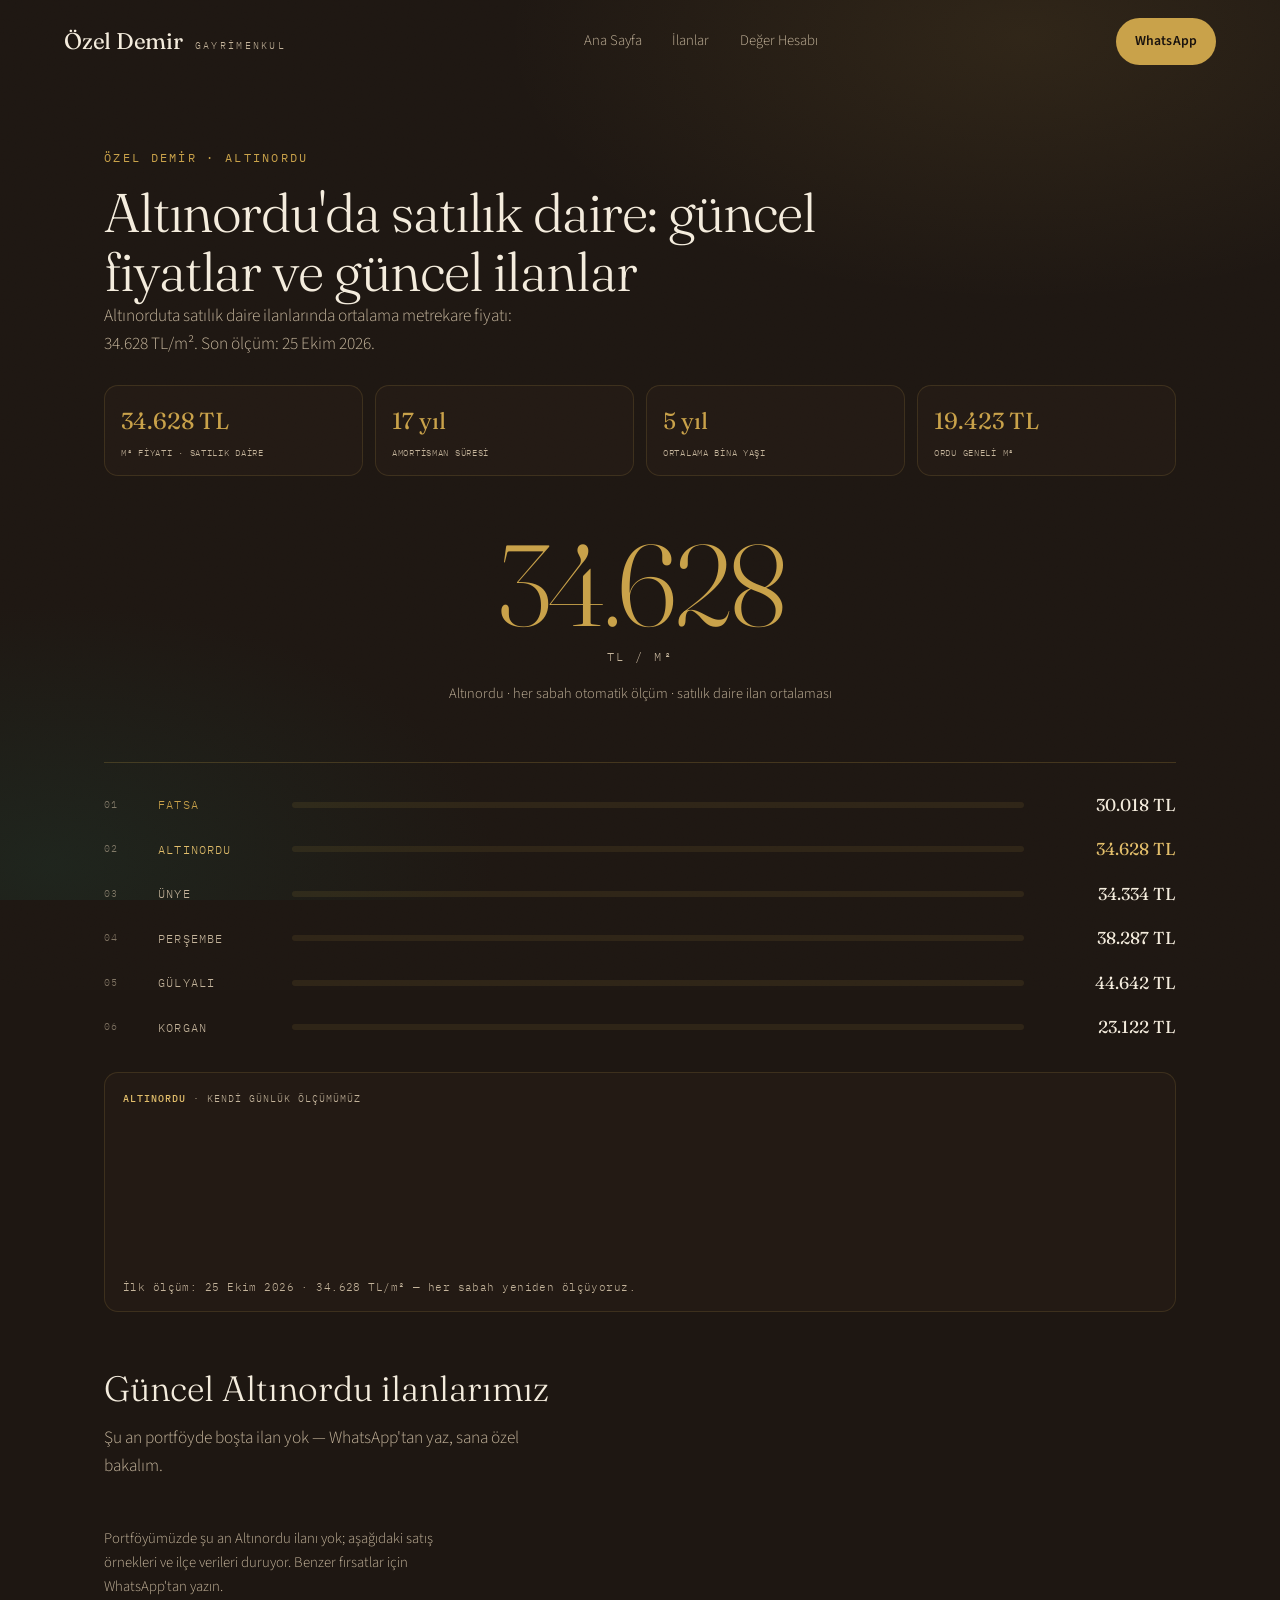
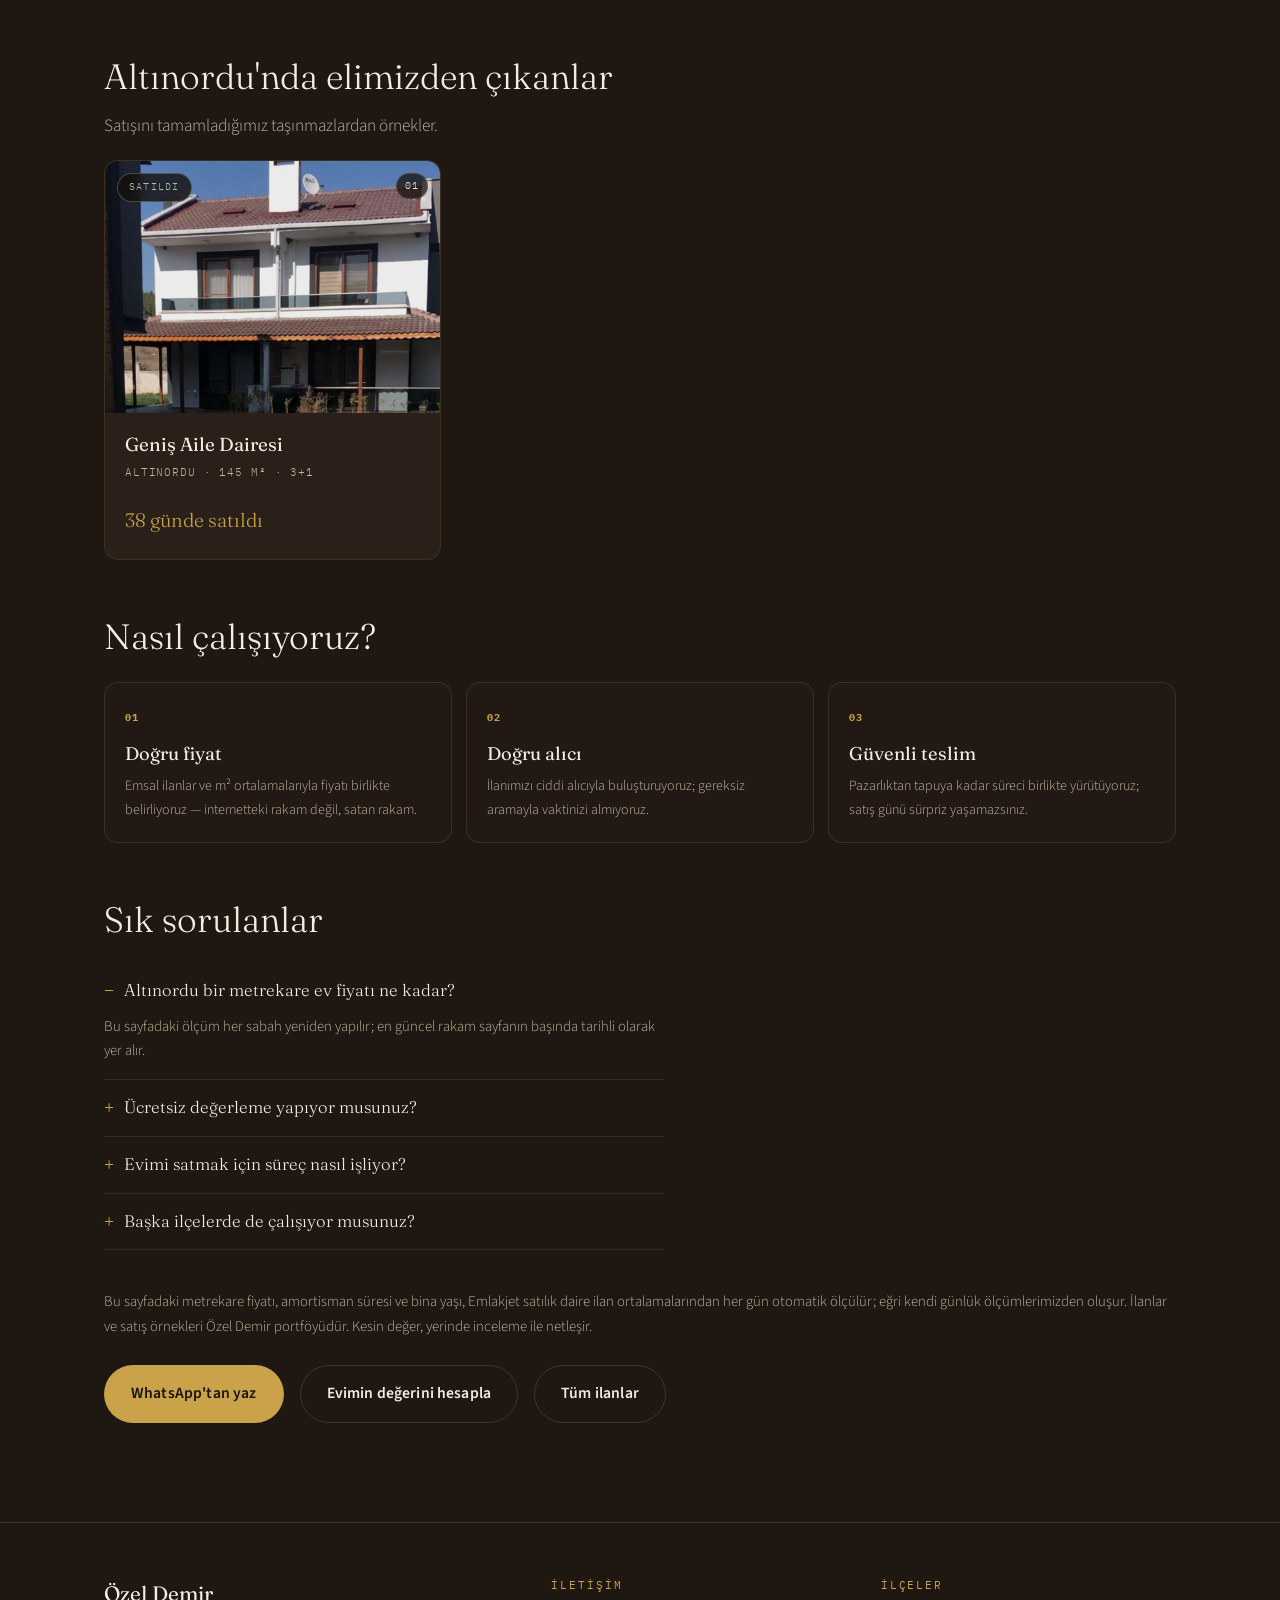
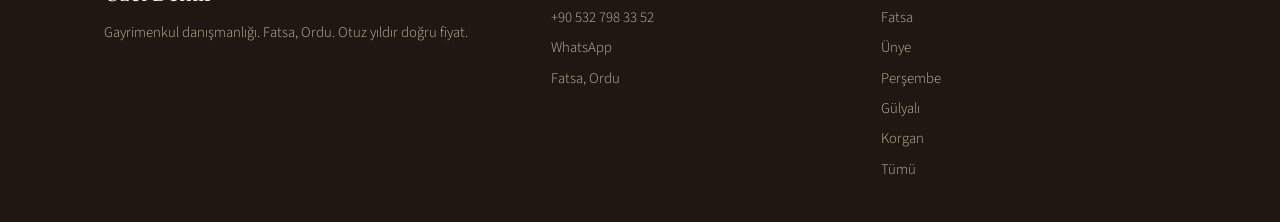
==== altinordu.html @ 50bb97c0 "Site ve ilanlar güncellendi (2026-10-25 01:21)" ====
<!doctype html>
<html lang="tr">
<head>
<meta charset="utf-8">
<meta name="viewport" content="width=device-width, initial-scale=1">
<title>Altınordu Satılık Daire Fiyatları — Güncel m² Ortalaması, Amortisman ve İlanlar | Özel Demir</title>
<meta name="description" content="Altınordu satılık daire ilanları, güncel metrekare fiyat ortalaması, amortisman süresi ve bina yaşı verileri. Her sabah otomatik ölçülür. Fatsa merkezli alım-satım ve değerleme: +90 532 798 33 52.">
<link rel="canonical" href="https://caca1403.github.io/ozeldemirweb/altinordu.html">
<meta property="og:title" content="Altınordu satılık daire fiyatları — Özel Demir">
<meta property="og:description" content="Altınordu için güncel m² fiyatı, amortisman süresi ve güncel ilanlar, tek sayfada.">
<meta property="og:url" content="https://caca1403.github.io/ozeldemirweb/altinordu.html">
<meta property="og:image" content="https://caca1403.github.io/ozeldemirweb/assets/hero-poster.jpg">
<meta name="theme-color" content="#1E1712">
<link rel="preconnect" href="https://fonts.googleapis.com">
<link rel="preconnect" href="https://fonts.gstatic.com" crossorigin>
<link href="https://fonts.googleapis.com/css2?family=Fraunces:opsz,wght@9..144,300..600&family=IBM+Plex+Mono:wght@400;500&family=Source+Sans+3:wght@300;400;600&display=swap" rel="stylesheet">
<link rel="stylesheet" href="assets/site.css?v=5">
<script type="application/ld+json">
{"@context":"https://schema.org","@graph":[{"@type":"WebPage","name":"Altınordu Satılık Daire Fiyatları","url":"https://caca1403.github.io/ozeldemirweb/altinordu.html","inLanguage":"tr","about":{"@type":"RealEstateAgent","name":"Özel Demir Gayrimenkul","telephone":"+905327983352","areaServed":"Altınordu, Ordu"}},{"@type":"FAQPage","mainEntity":[{"@type":"Question","name":"Altınordu bir metrekare ev fiyatı ne kadar?","acceptedAnswer":{"@type":"Answer","text":"Güncel metrekare fiyatı bu sayfada her sabah otomatik ölçülür; en son ölçüm sayfanın başında tarihli olarak yayınlanır."}},{"@type":"Question","name":"Altınordu için ücretsiz değerleme yapıyor musunuz?","acceptedAnswer":{"@type":"Answer","text":"Evet. WhatsApp'tan gönderdiğiniz bilgi ve fotoğraflarla aynı gün ücretsiz ön değerleme yapılır; kesin değer yerinde inceleme ile netleşir."}},{"@type":"Question","name":"Evimi satmak için süreç nasıl işliyor?","acceptedAnswer":{"@type":"Answer","text":"Önce emsaller ve m² ortalamalarıyla doğru fiyat belirlenir; ardından ilan, alıcı görüşmeleri ve tapu süreci birlikte yürütülür."}},{"@type":"Question","name":"Başka ilçelerde de çalışıyor musunuz?","acceptedAnswer":{"@type":"Answer","text":"Evet. Merkezimiz Fatsa; Ordu'nun tüm ilçelerinde alım-satım, kiralama ve değerleme yapıyoruz."}}]}]}
</script>
</head>
<body data-ilce="Altınordu">
<header class="nav">
  <a class="brand" href="index.html" aria-label="Özel Demir, ana sayfa"><b>Özel Demir</b><span>Gayrimenkul</span></a>
  <nav class="nav-links" aria-label="Menü">
    <a href="index.html">Ana Sayfa</a>
    <a href="index.html#ilanlar">İlanlar</a>
    <a href="index.html#deger">Değer Hesabı</a>
  </nav>
  <a class="btn small" href="https://wa.me/905327983352?text=Merhaba%2C%20Altınordu%20fiyatlar%C4%B1%20hakk%C4%B1nda%20bilgi%20almak%20istiyorum." target="_blank" rel="noopener">WhatsApp</a>
</header>

<main>
  <section class="sec" style="padding-top:clamp(110px,16vh,170px)">
    <div class="wrap">
      <span class="kicker">Özel Demir · Altınordu</span>
      <h1 class="sayfa-baslik">Altınordu'da satılık daire: güncel fiyatlar ve güncel ilanlar</h1>
      <p class="lede" id="ilcePpm">Ortalama metrekare fiyatı yükleniyor…</p>

      <div class="factgrid" aria-label="Altınordu piyasa rakamları">
        <div class="fact"><b id="fFiyat">—</b><span>m² fiyatı · satılık daire</span></div>
        <div class="fact"><b id="fAmort">—</b><span>Amortisman süresi</span></div>
        <div class="fact"><b id="fYas">—</b><span>Ortalama bina yaşı</span></div>
        <div class="fact"><b id="fIl">—</b><span>Ordu geneli m²</span></div>
      </div>

      <section id="istatSec" hidden>
        <h2 class="sayfa-altbaslik">Son 1 yıl · Altınordu</h2>
        <div class="istatgrid" id="istatGrid"></div>
        <p class="fine" id="istatNot"></p>
      </section>

      <div class="bigstat">
        <span class="bigstat-no" id="ilceNo">—</span>
        <span class="bigstat-unit">TL / m²</span>
        <p>Altınordu · her sabah otomatik ölçüm · satılık daire ilan ortalaması</p>
      </div>

      <div class="market" id="ilceBars" aria-label="İlçelere göre metrekare fiyatları"></div>

      <figure class="curve" id="curve">
        <figcaption><b>Altınordu</b> · kendi günlük ölçümümüz</figcaption>
        <svg viewBox="0 0 620 150" preserveAspectRatio="none" role="img" aria-label="Altınordu metrekare fiyatının zaman içinde değişimi"><polyline id="curveLine" fill="none" stroke="var(--accent)" stroke-width="2.5" vector-effect="non-scaling-stroke"></polyline></svg>
        <p class="curve-note" id="curveNote">İlk ölçüm toplandı — eğri yeni ölçümlerle belirir.</p>
      </figure>

      <h2 class="sayfa-altbaslik">Güncel Altınordu ilanlarımız</h2>
      <p class="lede" id="ilceSayi"></p>
      <div class="grid" id="ilceGrid" style="margin-top:20px"></div>

      <section id="soldSec" hidden>
        <h2 class="sayfa-altbaslik">Altınordu'nda elimizden çıkanlar</h2>
        <p class="lede">Satışını tamamladığımız taşınmazlardan örnekler.</p>
        <div class="grid" id="ilceSold" style="margin-top:20px"></div>
      </section>

      <section id="mahSec" hidden>
        <h2 class="sayfa-altbaslik">Altınordu mahallelerinde m² fiyatları</h2>
        <p class="lede">Şu an ilanı olan mahalleler, büyükten küçüğe. Yüzde: son bir yıldaki değişim.</p>
        <div class="market" id="mahBars"></div>
        <p class="fine" id="mahNot"></p>
      </section>

      <h2 class="sayfa-altbaslik">Nasıl çalışıyoruz?</h2>
      <div class="adimlar">
        <div class="adim"><b>01</b><h3>Doğru fiyat</h3><p>Emsal ilanlar ve m² ortalamalarıyla fiyatı birlikte belirliyoruz — internetteki rakam değil, satan rakam.</p></div>
        <div class="adim"><b>02</b><h3>Doğru alıcı</h3><p>İlanımızı ciddi alıcıyla buluşturuyoruz; gereksiz aramayla vaktinizi almıyoruz.</p></div>
        <div class="adim"><b>03</b><h3>Güvenli teslim</h3><p>Pazarlıktan tapuya kadar süreci birlikte yürütüyoruz; satış günü sürpriz yaşamazsınız.</p></div>
      </div>

      <h2 class="sayfa-altbaslik">Sık sorulanlar</h2>
      <div class="sss">
        <details open>
          <summary>Altınordu bir metrekare ev fiyatı ne kadar?</summary>
          <p id="faqPpm">Bu sayfadaki ölçüm her sabah yeniden yapılır; en güncel rakam sayfanın başında tarihli olarak yer alır.</p>
        </details>
        <details>
          <summary>Ücretsiz değerleme yapıyor musunuz?</summary>
          <p>Evet — ücretsiz ve mümkünse aynı gün. WhatsApp'tan konum, m² ve fotoğraf gönderin; yazılı bir aralık verelim. Kesin değer yerinde inceleme ile netleşir.</p>
        </details>
        <details>
          <summary>Evimi satmak için süreç nasıl işliyor?</summary>
          <p>Doğru fiyatı belirliyoruz, ilanı hazırlıyoruz, alıcı görüşmelerini yürütüyor ve tapu gününe kadar yanınızda oluyoruz. Sözleşme yoksa gizli listeyle de çalışabiliriz.</p>
        </details>
        <details>
          <summary>Başka ilçelerde de çalışıyor musunuz?</summary>
          <p>Evet. Merkezimiz Fatsa; Ordu'nun tüm ilçelerinde alım-satım, kiralama, değerleme ve müteahhitlik iş birliği yapıyoruz.</p>
        </details>
      </div>

      <p class="note" style="margin-top:40px">Bu sayfadaki metrekare fiyatı, amortisman süresi ve bina yaşı, Emlakjet satılık daire ilan ortalamalarından her gün otomatik ölçülür; eğri kendi günlük ölçümlerimizden oluşur. İlanlar ve satış örnekleri Özel Demir portföyüdür. Kesin değer, yerinde inceleme ile netleşir.</p>
      <div class="actions" style="margin-top:26px;display:flex;flex-wrap:wrap;gap:12px 16px">
        <a class="btn" href="https://wa.me/905327983352?text=Merhaba%2C%20Altınordu%27da%20ev%20almak%20i%C3%A7in%20dan%C4%B1%C5%9Fmak%20istiyorum." target="_blank" rel="noopener">WhatsApp'tan yaz</a>
        <a class="btn ghost" href="index.html#deger">Evimin değerini hesapla</a>
        <a class="btn ghost" href="index.html#ilanlar">Tüm ilanlar</a>
      </div>
    </div>
  </section>
</main>

<footer class="foot">
  <div class="wrap">
    <div class="foot-grid">
      <div>
        <b>Özel Demir</b>
        <p>Gayrimenkul danışmanlığı. Fatsa, Ordu. Otuz yıldır doğru fiyat.</p>
      </div>
      <div>
        <h4>İletişim</h4>
        <div class="row">
          <a href="tel:+905327983352">+90 532 798 33 52</a>
          <a href="https://wa.me/905327983352" target="_blank" rel="noopener">WhatsApp</a>
          <span>Fatsa, Ordu</span>
        </div>
      </div>
      <div>
        <h4>İlçeler</h4>
        <div class="row"><a href="fatsa.html">Fatsa</a><a href="unye.html">Ünye</a><a href="persembe.html">Perşembe</a><a href="gulyali.html">Gülyalı</a><a href="korgan.html">Korgan</a><a href="index.html">Tümü</a></div>
      </div>
    </div>
  </div>
</footer>
<script src="assets/listings.js"></script>
<script src="assets/ilce.js?v=3"></script>
</body>
</html>
---- assets/site.css ----
/* Özel Demir, sinematik site. Tokenlar tasarım paketinden. */
:root{
  --canvas:#1E1712;
  --panel:#2A2019;
  --panel-2:#241B15;
  --accent:#C9A24A;
  --accent-hover:#E2BE6B;
  --accent-muted:rgba(201,162,74,.16);
  --line:rgba(201,162,74,.22);
  --text-primary:#F4ECDD;
  --text-secondary:#C4B49B;
  --tshadow:0 1px 2px rgba(5,5,10,.95),0 3px 12px rgba(5,5,10,.78),0 10px 44px rgba(5,5,10,.8);
  --ease:cubic-bezier(.22,.61,.36,1);
  --ease-out:cubic-bezier(.16,1,.3,1);
  --r:14px;
  --font-display:"Fraunces",Georgia,serif;
  --font-body:"Source Sans 3",system-ui,sans-serif;
  --font-mono:"IBM Plex Mono",ui-monospace,monospace;
}

*,*::before,*::after{box-sizing:border-box}
html{scroll-behavior:smooth;overflow-x:hidden;overflow-x:clip}
body{margin:0;background:var(--canvas);color:var(--text-primary);font-family:var(--font-body);font-weight:300;line-height:1.65;overflow-x:hidden;overflow-x:clip;-webkit-font-smoothing:antialiased}
body::before{content:"";position:fixed;inset:0;z-index:-2;background:
  radial-gradient(58% 42% at 80% 4%,rgba(201,162,74,.10),transparent 70%),
  radial-gradient(48% 40% at 4% 96%,rgba(31,58,46,.38),transparent 72%),
  var(--canvas)}
body::after{content:"";position:fixed;inset:-10%;z-index:-1;pointer-events:none;opacity:.05;mix-blend-mode:overlay;
  background-image:url("data:image/svg+xml,%3Csvg xmlns='http://www.w3.org/2000/svg' width='140' height='140'%3E%3Cfilter id='n'%3E%3CfeTurbulence type='fractalNoise' baseFrequency='.85' numOctaves='2'/%3E%3C/filter%3E%3Crect width='140' height='140' filter='url(%23n)'/%3E%3C/svg%3E");
  animation:drift 120s ease-in-out infinite alternate}
@keyframes drift{from{transform:translate3d(-1.5%,-1%,0)}to{transform:translate3d(1.5%,1.5%,0)}}

img{max-width:100%;height:auto;display:block}
a{color:inherit;text-decoration:none}
button{font:inherit;color:inherit}
h1,h2,h3,h4,p{margin:0}
::selection{background:var(--accent);color:#1A130E}

.wrap{width:min(1200px,100%);margin-inline:auto;padding-inline:clamp(20px,5vw,64px)}
.pbar{position:fixed;top:0;left:0;right:0;height:2px;z-index:60;pointer-events:none}
.pbar i{display:block;height:100%;background:var(--accent);transform-origin:left;transform:scaleX(0);opacity:.9}
[data-parallax]{will-change:transform}

.skip{position:absolute;left:-999px;top:0;z-index:100;background:var(--accent);color:#1A130E;padding:12px 18px;border-radius:0 0 8px 0}
.skip:focus{left:0}
:focus-visible{outline:2px solid var(--accent);outline-offset:3px;border-radius:4px}

/* tipografi */
.display{font-family:var(--font-display);font-weight:300;line-height:1.04;letter-spacing:-.015em}
.kicker{display:inline-flex;align-items:center;gap:10px;font-family:var(--font-mono);font-size:.72rem;font-weight:400;letter-spacing:.2em;text-transform:uppercase;color:var(--accent)}
.kicker svg{width:12px;height:16px;flex:none}
.lede{color:var(--text-secondary);font-size:clamp(1rem,1.35vw,1.15rem);max-width:52ch}

/* butonlar */
.btn{display:inline-flex;align-items:center;justify-content:center;gap:10px;padding:15px 26px;border-radius:999px;border:1px solid transparent;background:var(--accent);color:#1A130E;font-weight:600;font-size:.98rem;letter-spacing:.01em;transition:background .35s var(--ease),transform .35s var(--ease),border-color .35s var(--ease);text-shadow:none}
.btn:hover{background:var(--accent-hover);transform:translateY(-2px)}
.btn svg{width:17px;height:17px}
.btn.ghost{background:transparent;border-color:var(--line);color:var(--text-primary)}
.btn.ghost:hover{border-color:var(--accent);background:var(--accent-muted)}
.btn.small{padding:11px 18px;font-size:.86rem}
@media (pointer:coarse){.btn{min-height:46px}}

/* nav */
.nav{position:fixed;inset:0 0 auto;z-index:40;display:flex;align-items:center;justify-content:space-between;gap:24px;padding:18px clamp(20px,5vw,64px);transition:background .4s var(--ease),border-color .4s var(--ease),padding .4s var(--ease);border-bottom:1px solid transparent}
.nav.solid{background:rgba(26,20,16,.82);backdrop-filter:blur(14px);border-bottom-color:rgba(201,162,74,.14);padding-block:12px}
.brand{display:flex;align-items:baseline;gap:12px;line-height:1}
.brand b{font-family:var(--font-display);font-weight:400;font-size:1.42rem;letter-spacing:-.01em}
.brand span{font-family:var(--font-mono);font-size:.6rem;letter-spacing:.24em;color:var(--text-secondary);text-transform:uppercase}
.nav-links{display:flex;align-items:center;gap:clamp(18px,2.4vw,34px);font-size:.92rem;color:var(--text-secondary)}
.nav-links a{position:relative;padding-block:6px;transition:color .3s var(--ease)}
.nav-links a::after{content:"";position:absolute;left:0;right:0;bottom:0;height:1px;background:var(--accent);transform:scaleX(0);transform-origin:left;transition:transform .4s var(--ease)}
.nav-links a:hover{color:var(--text-primary)}
.nav-links a:hover::after{transform:scaleX(1)}
@media (max-width:900px){.nav-links{display:none}}
@media (max-width:640px){.brand span{display:none}.brand b{font-size:1.26rem}.nav{gap:14px}.nav .btn.small{padding:10px 15px;font-size:.82rem}}

/* hero */
.hero{position:relative;height:520vh;background:var(--canvas)}
.stage{position:sticky;top:0;height:100vh;overflow:hidden}
.poster,.stage video{position:absolute;inset:0;width:100%;height:100%;object-fit:cover}
.poster{background-image:url("hero-poster.jpg");background-position:62% center;background-size:cover;background-repeat:no-repeat;transition:opacity 1.2s var(--ease)}
.stage video{opacity:0;transition:opacity 1.2s var(--ease);will-change:transform;transform:translateZ(0);object-position:62% center}
.stage.video-ready video{opacity:1}
.stage.video-ready .poster{opacity:0}
.stage.video-failed video{display:none}
.scrim{position:absolute;inset:0;pointer-events:none;background:radial-gradient(ellipse 130% 95% at 55% 45%,rgba(14,10,8,0) 30%,rgba(14,10,8,.68) 100%)}
.bands{position:absolute;inset:0}
.band{position:absolute;left:0;top:50%;width:min(620px,46vw);padding-left:clamp(20px,5vw,64px);transform:translateY(-50%);opacity:0;text-shadow:var(--tshadow);--k:0;pointer-events:none}
.band.on{pointer-events:auto}
.band::before{content:"";position:absolute;inset:-12% -18% -12% -10%;pointer-events:none;z-index:-1;opacity:calc(.22 + .78 * var(--k,1));background:radial-gradient(ellipse 72% 68% at 38% 50%,rgba(8,5,4,.72) 0%,rgba(8,5,4,.48) 48%,rgba(8,5,4,0) 78%)}
.band .kicker{color:var(--accent-hover);margin-bottom:18px;opacity:var(--kw,1)}
.band h2{font-family:var(--font-display);font-weight:300;font-size:clamp(2.15rem,4.4vw,4rem);line-height:1.06;letter-spacing:-.015em}
.band .sub{margin-top:20px;color:var(--text-secondary);font-size:clamp(1rem,1.3vw,1.12rem);max-width:34ch;opacity:var(--ks,1)}
.band .actions{margin-top:30px;display:flex;flex-wrap:wrap;align-items:center;gap:14px 22px;opacity:var(--kb,1)}
.band .phone{font-family:var(--font-mono);font-size:.86rem;color:var(--text-secondary)}
.band .phone:hover{color:var(--accent)}
.w{display:inline-block;transform-origin:0 70%}

/* bant girişleri */
.rise .w{--kw:clamp(0,(var(--k) - var(--th,0)) * 2.6,1);opacity:var(--kw);transform:translateY(calc((1 - var(--kw)) * 28px))}
.punch .w{--kw:clamp(0,(var(--k) - var(--th,0)) * 2.6,1);opacity:var(--kw);transform:translateY(calc((1 - var(--kw)) * 22px))}
.punch .w.em{--kc:clamp(0,(var(--k) - .26) * 3,1);--ks:clamp(0,(var(--k) - .38) * 3.2,1);opacity:var(--kc);transform:scale(calc(.62 + .52 * var(--kc) - .14 * var(--ks)))}
.approach .w{--kw:clamp(0,(var(--k) - var(--th,0)) * 2.8,1);opacity:var(--kw);transform:scale(calc(.86 + .14 * var(--kw)))}
.settle .w{--kw:clamp(0,(var(--k) - var(--th,0)) * 2.6,1);opacity:var(--kw);transform:translateY(calc((1 - var(--kw)) * 26px))}
.settle{--ks:clamp(0,(var(--k) - .52) * 3,1);--kb:clamp(0,(var(--k) - .68) * 3.4,1)}
.settle h2{font-size:clamp(2rem,3.7vw,3.5rem)}

.cue{position:absolute;left:50%;bottom:30px;transform:translateX(-50%);display:grid;justify-items:center;gap:10px;font-family:var(--font-mono);font-size:.64rem;letter-spacing:.24em;text-transform:uppercase;color:var(--text-secondary);opacity:.85;transition:opacity .5s var(--ease)}
.cue i{display:block;width:1px;height:44px;background:linear-gradient(var(--accent),transparent);animation:cue 2.6s var(--ease) infinite}
@keyframes cue{0%{transform:scaleY(.2);transform-origin:top;opacity:.2}45%{transform:scaleY(1);opacity:1}100%{transform:scaleY(1);transform-origin:bottom;opacity:0}}
.hero.scrolled .cue{opacity:0}


@media (max-width:720px),(orientation:portrait) and (max-width:1024px){
  .hero{height:420vh}
  .band{left:0;right:0;width:auto;padding-inline:22px}
  .band h2{font-size:clamp(2rem,8.6vw,3rem)}
  .band .sub{max-width:30ch}
  .band .actions{gap:12px 16px}
  .poster{background-image:url("hero-poster-mobile.jpg");background-position:50% center}
  .stage video{object-position:50% center}
  .hero-static .shot{background-image:url("hero-poster-mobile.jpg");background-position:50% center}
}

/* statik hero (yalniz masaustu + hareket kisitliligi) */
.hero-static{display:none}

  html.reduced .hero{height:auto}
  html.reduced .stage{display:none}
  html.reduced .hero-static{display:block;padding-top:76px}
  html.reduced .hero-static .shot{height:56vh;min-height:320px;background-image:url("hero-poster.jpg");background-size:cover;background-position:64% center;position:relative}
  html.reduced .hero-static .shot::after{content:"";position:absolute;inset:0;background:linear-gradient(180deg,rgba(20,14,11,.35),rgba(20,14,11,0) 40%,rgba(20,14,11,.85))}
  html.reduced .hero-static .copy{padding:28px clamp(20px,5vw,64px) 54px;margin-top:-64px;position:relative;z-index:1}
  html.reduced .hero-static h1{font-family:var(--font-display);font-weight:300;font-size:clamp(2.1rem,8vw,3rem);line-height:1.06;letter-spacing:-.015em;max-width:14ch}
  html.reduced .hero-static p{margin-top:16px;color:var(--text-secondary);max-width:40ch}
  html.reduced .hero-static .actions{margin-top:26px;display:flex;flex-wrap:wrap;gap:12px 20px;align-items:center}
  html.reduced .hero-static .phone{font-family:var(--font-mono);font-size:.84rem;color:var(--text-secondary)}

/* bölüm iskeleti */
.sec{position:relative;padding-block:clamp(84px,11vh,150px)}
.sec-head{display:grid;gap:16px;margin-bottom:clamp(36px,5vw,64px)}
.sec-head h2{font-family:var(--font-display);font-weight:300;font-size:clamp(1.95rem,3.9vw,3.3rem);line-height:1.08;letter-spacing:-.015em;max-width:20ch}
.sec-head .lede{margin-top:2px}
.sec-head.center{text-align:center;justify-items:center}
.sec-head.center h2,.sec-head.center .lede{margin-inline:auto}
.bigstat{text-align:center;padding:clamp(26px,4vw,46px) 0 clamp(30px,5vw,56px)}
.bigstat-no{display:block;font-family:var(--font-display);font-weight:300;font-size:clamp(3.4rem,9vw,7.2rem);line-height:.95;letter-spacing:-.03em;color:var(--accent)}
.bigstat-unit{display:inline-block;margin-top:8px;font-family:var(--font-mono);font-size:.72rem;letter-spacing:.22em;text-transform:uppercase;color:var(--text-secondary)}
.bigstat p{margin-top:12px;color:var(--text-secondary);font-size:.9rem}

/* 01 hakkında */
.about{display:grid;grid-template-columns:minmax(260px,380px) 1fr;gap:clamp(32px,6vw,84px);align-items:center}
.portrait{position:relative}
.portrait img{width:100%;border-radius:var(--r);filter:saturate(.86) contrast(1.03)}
.portrait::after{content:"";position:absolute;inset:14px -14px -14px 14px;border:1px solid var(--line);border-radius:var(--r);z-index:-1}
.about-body .kicker{margin-bottom:16px}
.about-body h2{font-family:var(--font-display);font-weight:300;font-size:clamp(1.9rem,3.4vw,2.9rem);line-height:1.1;letter-spacing:-.015em;margin-bottom:20px}
.cta .kicker{margin-bottom:18px}
.about-body p{color:var(--text-secondary);max-width:56ch}
.about-body p + p{margin-top:16px}
.stats{counter-reset:s}
.stats>div::before{counter-increment:s;content:counter(s,decimal-leading-zero);display:block;font-family:var(--font-mono);font-size:.6rem;letter-spacing:.14em;color:var(--accent);margin-bottom:6px;opacity:.8}
.stats{display:grid;grid-template-columns:repeat(3,1fr);gap:18px;margin-top:34px;padding-top:26px;border-top:1px solid var(--line)}
.stats b{display:block;font-family:var(--font-display);font-weight:400;font-size:clamp(1.5rem,2.4vw,2rem);color:var(--accent);line-height:1.1}
.stats span{display:block;margin-top:6px;font-family:var(--font-mono);font-size:.68rem;letter-spacing:.14em;text-transform:uppercase;color:var(--text-secondary)}
@media (max-width:820px){.about{grid-template-columns:1fr}.portrait{max-width:320px}}

/* 02 hizmetler: yatay serit */
.hsec{position:relative;padding-block:clamp(84px,11vh,150px)}
.hhead{margin-bottom:34px}
.hhead h2{font-family:var(--font-display);font-weight:300;font-size:clamp(1.95rem,3.9vw,3.3rem);line-height:1.08;letter-spacing:-.015em;max-width:20ch;margin-top:14px}
.htrack{display:grid;gap:34px;padding-inline:clamp(20px,5vw,64px)}
.hpanel{display:flex;flex-direction:column;gap:12px;border-top:1px solid var(--line);padding-top:24px}
.hno{font-family:var(--font-display);font-weight:300;font-size:2.6rem;color:var(--accent);line-height:1}
.hpanel h3{font-family:var(--font-display);font-weight:400;font-size:1.35rem;line-height:1.25}
.hpanel p{color:var(--text-secondary);max-width:44ch}
.hmeta{font-family:var(--font-mono);font-size:.66rem;letter-spacing:.14em;text-transform:uppercase;color:var(--text-secondary);opacity:.8;margin-top:auto;padding-top:16px}
.hprogress{display:none}

  html:not(.reduced) .hsec{height:340vh;padding:0}
  html:not(.reduced) .hpin{position:sticky;top:0;height:100vh;display:flex;flex-direction:column;justify-content:center;overflow:hidden;padding-block:88px 34px}
  html:not(.reduced) .hhead{margin-bottom:clamp(22px,4vh,44px)}
  html:not(.reduced) .hviewport{overflow:hidden;-webkit-mask-image:linear-gradient(90deg,transparent 0,#000 3%,#000 97%,transparent 100%);mask-image:linear-gradient(90deg,transparent 0,#000 3%,#000 97%,transparent 100%)}
  html:not(.reduced) .htrack{display:flex;gap:clamp(24px,4vw,56px);padding-left:max(clamp(20px,5vw,64px),calc((100vw - 1200px)/2 + clamp(20px,5vw,64px)));padding-right:12vw;will-change:transform}
  html:not(.reduced) .hpanel{flex:0 0 min(520px,40vw);min-height:min(46vh,360px)}
  html:not(.reduced) .hno{font-size:clamp(2.8rem,4vw,3.6rem)}
  html:not(.reduced) .hpanel h3{font-size:clamp(1.5rem,2vw,1.9rem)}
  html:not(.reduced) .hprogress{display:block;position:relative;height:1px;margin:clamp(26px,5vh,50px) clamp(20px,5vw,64px) 0;background:rgba(201,162,74,.18)}
  html:not(.reduced) .hprogress i{display:block;height:100%;background:var(--accent);transform-origin:left;transform:scaleX(0)}
@media (max-width:900px){
  html:not(.reduced) .hviewport{-webkit-mask-image:linear-gradient(90deg,transparent 0,#000 12%,#000 88%,transparent 100%);mask-image:linear-gradient(90deg,transparent 0,#000 12%,#000 88%,transparent 100%)}
  html:not(.reduced) .hsec{height:300vh}
  html:not(.reduced) .hpin{padding-block:84px 26px}
  html:not(.reduced) .hhead h2{font-size:clamp(1.9rem,8vw,2.6rem)}
  html:not(.reduced) .htrack{gap:18px;padding-left:9vw;padding-right:9vw}
  html:not(.reduced) .hpanel{flex:0 0 82vw;min-height:38vh}
  html:not(.reduced) .hno{font-size:3rem}
  html:not(.reduced) .hpanel h3{font-size:1.4rem}}



/* ilce sayfalan */
.sayfa-baslik{font-family:var(--font-display);font-weight:300;font-size:clamp(2rem,4.4vw,3.4rem);line-height:1.08;letter-spacing:-.02em;max-width:22ch;margin-top:14px}
.sayfa-altbaslik{font-family:var(--font-display);font-weight:300;font-size:clamp(1.5rem,3vw,2.2rem);margin:48px 0 6px}
.factgrid{display:grid;grid-template-columns:repeat(4,1fr);gap:12px;margin:26px 0 8px}
.fact{padding:16px 16px 14px;border:1px solid rgba(201,162,74,.16);border-radius:var(--r);background:rgba(42,32,25,.45);position:relative}
.fact b{display:block;font-family:var(--font-display);font-weight:400;font-size:1.45rem;color:var(--accent)}
.fact span{display:block;margin-top:6px;font-family:var(--font-mono);font-size:.56rem;letter-spacing:.08em;text-transform:uppercase;color:var(--text-secondary)}
.fact .delta{position:absolute;top:12px;right:12px;font-family:var(--font-mono);font-size:.62rem;padding:3px 8px;border-radius:999px;border:1px solid}
.delta.up{color:#9EC7A8;border-color:rgba(158,199,168,.35)}
.delta.down{color:#E4948F;border-color:rgba(228,148,143,.35)}
@media (max-width:900px){.factgrid{grid-template-columns:1fr 1fr}}
.istatgrid{display:grid;grid-template-columns:repeat(3,1fr);gap:12px;margin-top:14px}
@media (max-width:720px){.istatgrid{grid-template-columns:1fr 1fr}}
.mini-delta{font-family:var(--font-mono);font-size:.6rem;color:#9EC7A8;margin-left:4px}
.mini-delta.neg{color:#E4948F}
.adimlar{display:grid;grid-template-columns:repeat(3,1fr);gap:14px;margin-top:16px}
.adim{padding:20px;border:1px solid rgba(201,162,74,.16);border-radius:var(--r);background:rgba(42,32,25,.4)}
.adim b{font-family:var(--font-mono);font-size:.62rem;color:var(--accent);letter-spacing:.14em}
.adim h3{font-family:var(--font-display);font-weight:400;font-size:1.15rem;margin:10px 0 6px}
.adim p{font-size:.88rem;color:var(--text-secondary)}
@media (max-width:720px){.adimlar{grid-template-columns:1fr}}
.sss{margin-top:14px;max-width:70ch}
.sss details{border-bottom:1px solid rgba(201,162,74,.14);padding:14px 0}
.sss summary{cursor:pointer;font-family:var(--font-display);font-size:1.05rem;list-style:none;display:flex;gap:10px}
.sss summary::before{content:"+";color:var(--accent);font-family:var(--font-mono)}
.sss details[open] summary::before{content:"\2013"}
.sss p{margin:10px 0 2px;color:var(--text-secondary);font-size:.92rem}

/* fiyat egrisi */
.curve{margin:30px 0 0;padding:18px 18px 14px;border:1px solid rgba(201,162,74,.16);border-radius:var(--r);background:rgba(42,32,25,.45)}
.curve figcaption{font-family:var(--font-mono);font-size:.62rem;letter-spacing:.1em;text-transform:uppercase;color:var(--text-secondary);margin-bottom:12px}
.curve figcaption b{color:var(--accent-hover);font-weight:500}
.curve svg{width:100%;height:150px;display:block}
.curve polyline{opacity:.9}
.curve-note{margin:10px 0 0;font-family:var(--font-mono);font-size:.68rem;letter-spacing:.04em;color:var(--text-secondary)}
.mrow.hl .mname{color:var(--accent-hover)}
.mrow.hl b{color:var(--accent-hover)}

/* 03 ilanlar */
.chips{display:flex;flex-wrap:wrap;gap:10px;margin-bottom:30px}
.chip{padding:9px 18px;border-radius:999px;border:1px solid var(--line);background:transparent;color:var(--text-secondary);font-size:.86rem;cursor:pointer;transition:all .3s var(--ease)}
.chip:hover{border-color:var(--accent);color:var(--text-primary)}
.chip[aria-pressed="true"]{background:var(--accent);border-color:var(--accent);color:#1A130E;font-weight:600}
.grid{counter-reset:c;display:grid;grid-template-columns:repeat(3,1fr);gap:clamp(18px,2.4vw,30px)}
.card::before{counter-increment:c;content:counter(c,decimal-leading-zero);position:absolute;top:12px;right:12px;z-index:3;padding:4px 8px;border-radius:999px;background:rgba(20,14,11,.72);border:1px solid rgba(201,162,74,.25);font-family:var(--font-mono);font-size:.6rem;letter-spacing:.1em;color:var(--text-primary);pointer-events:none}
.card{position:relative;background:var(--panel);border:1px solid rgba(201,162,74,.12);border-radius:var(--r);overflow:hidden;display:flex;flex-direction:column;transition:transform .45s var(--ease),border-color .45s var(--ease)}
.card-open{position:absolute;inset:0;z-index:2;border:0;background:none;cursor:pointer;border-radius:var(--r)}
.card-open:focus-visible{outline:2px solid var(--accent);outline-offset:3px}
.card:hover{transform:translateY(-6px);border-color:var(--line)}
.card .ph{position:relative;aspect-ratio:4/3;overflow:hidden;background:var(--panel-2)}
.card .ph img{width:100%;height:100%;object-fit:cover;transition:transform 1.2s var(--ease);filter:saturate(.82) contrast(1.04) brightness(.92)}
.card:hover .ph img{transform:scale(1.045)}
.tag{position:absolute;top:12px;left:12px;padding:5px 11px;border-radius:999px;background:rgba(20,14,11,.78);backdrop-filter:blur(6px);font-family:var(--font-mono);font-size:.64rem;letter-spacing:.12em;text-transform:uppercase;color:var(--accent-hover);border:1px solid rgba(201,162,74,.3)}
.tag.satildi{color:#9EC7A8;border-color:rgba(158,199,168,.32)}
.tag.kiralik{color:#D9C39A;border-color:rgba(217,195,154,.32)}
.card .body{padding:20px 20px 22px;display:flex;flex-direction:column;gap:8px;flex:1}
.card h3{font-family:var(--font-display);font-weight:400;font-size:1.18rem;line-height:1.25}
.card .meta{font-family:var(--font-mono);font-size:.68rem;letter-spacing:.08em;color:var(--text-secondary);text-transform:uppercase}
.card .price{margin-top:auto;padding-top:14px;font-family:var(--font-display);font-size:1.22rem;color:var(--accent)}
.card .price small{font-family:var(--font-mono);font-size:.64rem;color:var(--text-secondary);letter-spacing:.1em;margin-left:6px}

/* ilan detay */
.modal{position:fixed;inset:0;z-index:80;display:grid;place-items:center;padding:clamp(10px,3vw,40px)}
.modal[hidden]{display:none}
.modal-bg{position:absolute;inset:0;background:rgba(12,8,6,.8);backdrop-filter:blur(8px)}
.modal-panel{position:relative;z-index:1;width:min(1040px,100%);max-height:calc(100vh - 2*clamp(10px,3vw,40px));overflow:auto;background:var(--panel);border:1px solid rgba(201,162,74,.2);border-radius:var(--r);display:grid;grid-template-columns:1.05fr .95fr}
.modal-media{position:relative;background:var(--panel-2);min-height:100%}
.modal-media img{position:absolute;inset:0;width:100%;height:100%;object-fit:cover;filter:saturate(.9) contrast(1.03)}
.modal-body{padding:clamp(22px,3.4vw,44px);display:flex;flex-direction:column;gap:13px}
.modal-x{position:absolute;top:12px;right:12px;z-index:2;padding:8px 14px;border-radius:999px;border:1px solid rgba(201,162,74,.3);background:rgba(20,14,11,.8);color:var(--text-primary);font-family:var(--font-mono);font-size:.64rem;letter-spacing:.1em;text-transform:uppercase;cursor:pointer}
.modal-x:hover{border-color:var(--accent);color:var(--accent-hover)}
.modal .tag{position:static;align-self:flex-start}
.modal-body h2{font-family:var(--font-display);font-weight:300;font-size:clamp(1.6rem,2.6vw,2.2rem);line-height:1.12}
.modal-price{font-family:var(--font-display);font-size:clamp(1.3rem,2vw,1.6rem);color:var(--accent)}
.modal-specs{display:grid;grid-template-columns:1fr 1fr;gap:9px 20px;padding:16px 0;border-top:1px solid var(--line);border-bottom:1px solid var(--line)}
.modal-specs div{display:flex;justify-content:space-between;gap:10px;font-size:.86rem}
.modal-specs dt{color:var(--text-secondary);font-family:var(--font-mono);font-size:.64rem;letter-spacing:.08em;text-transform:uppercase}
.modal-specs dd{margin:0;text-align:right}
.modal-desc{color:var(--text-secondary);font-size:.95rem}
.modal-feats{display:flex;flex-wrap:wrap;gap:8px;list-style:none;padding:0;margin:0}
.modal-feats li{font-size:.75rem;padding:6px 11px;border:1px solid var(--line);border-radius:999px;color:var(--text-secondary)}
.modal .btn{align-self:flex-start;margin-top:4px}
.modal .fine{font-size:.76rem;color:var(--text-secondary)}
@media (max-width:860px){.modal-panel{grid-template-columns:1fr}.modal-media{aspect-ratio:16/10;min-height:0}.modal-media img{position:static;height:100%}.modal-specs{grid-template-columns:1fr}}

/* 04 piyasa */
.market{counter-reset:m;display:grid;gap:16px;border-top:1px solid var(--line);padding-top:28px}
.mrow{display:grid;grid-template-columns:30px 110px 1fr 128px;align-items:center;gap:clamp(10px,2vw,24px)}
.mrow::before{counter-increment:m;content:counter(m,decimal-leading-zero);font-family:var(--font-mono);font-size:.62rem;letter-spacing:.08em;color:var(--text-secondary);opacity:.6}
.mname{font-family:var(--font-mono);font-size:.74rem;letter-spacing:.1em;text-transform:uppercase;color:var(--text-secondary)}
.mrow:first-child .mname{color:var(--accent)}
.mbar{height:6px;border-radius:99px;background:rgba(201,162,74,.1);overflow:hidden}
.mbar i{display:block;height:100%;width:0;border-radius:99px;background:linear-gradient(90deg,var(--accent),var(--accent-hover));transition:width 1.4s var(--ease-out)}
.market.in .mbar i{width:var(--w)}
.mrow:nth-child(2) .mbar i{transition-delay:.07s}
.mrow:nth-child(3) .mbar i{transition-delay:.14s}
.mrow:nth-child(4) .mbar i{transition-delay:.21s}
.mrow:nth-child(5) .mbar i{transition-delay:.28s}
.mrow:nth-child(6) .mbar i{transition-delay:.35s}
.mrow b{font-family:var(--font-display);font-weight:400;font-size:clamp(.95rem,1.4vw,1.08rem);text-align:right}
@media (max-width:560px){.mrow{grid-template-columns:22px 70px 1fr 88px;gap:8px}.mname{font-size:.62rem}.mrow b{font-size:.9rem}.mrow::before{font-size:.56rem}}

.note{margin-top:26px;color:var(--text-secondary);font-size:.92rem}
.note a{color:var(--accent);border-bottom:1px solid var(--line)}
.note a:hover{color:var(--accent-hover)}
@media (max-width:980px){.grid{grid-template-columns:repeat(2,1fr)}}
@media (max-width:620px){.grid{grid-template-columns:1fr}}

/* 04 süreç */
.scrolly{display:grid;grid-template-columns:1fr 1fr;gap:clamp(30px,6vw,90px);align-items:start}
.scrolly-media{position:sticky;top:110px;height:min(68vh,600px);border-radius:var(--r);overflow:hidden;border:1px solid var(--line);background:var(--panel-2)}
.scrolly-media img{width:100%;height:100%;object-fit:cover;filter:saturate(.9) contrast(1.03)}
.scrolly-badge{position:absolute;left:14px;bottom:14px;padding:7px 13px;border-radius:999px;background:rgba(20,14,11,.8);backdrop-filter:blur(6px);border:1px solid rgba(201,162,74,.3);font-family:var(--font-mono);font-size:.64rem;letter-spacing:.12em;text-transform:uppercase;color:var(--accent-hover)}
.scrolly-steps{display:grid}
.sstep{min-height:62vh;display:flex;flex-direction:column;justify-content:center;gap:10px;opacity:.3;transition:opacity .5s var(--ease)}
.sstep.on{opacity:1}
.sstep .no{font-family:var(--font-display);font-weight:300;font-size:clamp(2.6rem,5vw,4rem);color:var(--accent);line-height:1}
.sstep h3{font-family:var(--font-display);font-weight:400;font-size:clamp(1.4rem,2.2vw,1.9rem);line-height:1.2}
.sstep p{color:var(--text-secondary);max-width:38ch}
@media (max-width:900px){
  .scrolly{display:grid;grid-template-columns:1fr;grid-template-rows:1fr;position:relative}
  .scrolly-media{grid-area:1/1;align-self:start;position:sticky;top:64px;z-index:2;height:32vh;border-radius:0 0 var(--r) var(--r)}
  .scrolly-media::after{content:"";position:absolute;inset:auto 0 0;height:38%;background:linear-gradient(transparent,rgba(30,23,18,.9));pointer-events:none}
  .scrolly-steps{grid-area:1/1;position:relative;z-index:1;padding-top:32vh}
  .sstep{min-height:60vh;justify-content:center}
  .sstep p{max-width:44ch}
}


/* krem bolum: deger */
.cream{background:#F2E9D8;color:#241B14;border-block:1px solid rgba(36,27,20,.08)}
.cream .kicker{color:#8A6A2A}
.cream .sec-head h2{color:#241B14}
.cream .lede,.cream .fine{color:#6B5A46}
.cream .form{background:#FBF5E9;border-color:rgba(36,27,20,.14)}
.cream .field label{color:#6B5A46}
.cream .field select,.cream .field input{background:#fff;border-color:rgba(36,27,20,.2);color:#241B14}
.cream .result{background:#241B14;border-color:#241B14;color:#F4ECDD}
.cream .result .label,.cream .result .fine{color:#C4B49B}
.cream .result .range{color:#F4ECDD}
.cream .btn.ghost{border-color:rgba(244,236,221,.28);color:#F4ECDD}
.cream .btn.ghost:hover{background:rgba(244,236,221,.08)}

/* fiyat faktorleri */
.factors{display:grid;grid-template-columns:repeat(3,1fr);border-top:1px solid var(--line);border-left:1px solid var(--line);margin-top:clamp(22px,3vw,36px)}
.factor{padding:clamp(18px,2.4vw,30px);border-right:1px solid var(--line);border-bottom:1px solid var(--line);transition:background .3s var(--ease)}
.factor:hover{background:var(--panel)}
.fno{display:block;font-family:var(--font-display);font-weight:300;font-size:clamp(2rem,3.4vw,2.8rem);color:var(--accent);line-height:1;margin-bottom:14px}
.factor h3{font-family:var(--font-display);font-weight:400;font-size:1.12rem;margin:0 0 8px;line-height:1.25}
.factor p{color:var(--text-secondary);font-size:.87rem;margin:0;max-width:34ch}
@media(max-width:900px){.factors{grid-template-columns:1fr 1fr}}
@media(max-width:560px){.factors{grid-template-columns:1fr}.factor p{max-width:none}}



/* bolum rayi (masaustu) */
.rail{position:fixed;right:16px;top:50%;transform:translateY(-50%);z-index:35;display:flex;flex-direction:column;gap:1px;padding:8px 6px;border-radius:12px;background:rgba(24,18,13,.62);border:1px solid rgba(201,162,74,.14);backdrop-filter:blur(8px);opacity:.72;transition:opacity .3s var(--ease)}
.rail:hover,.rail:focus-within{opacity:1}
.rail a{display:flex;align-items:center;gap:7px;padding:5px 7px;border-radius:6px;text-decoration:none;border-left:2px solid transparent;transition:border-color .25s,background .25s}
.rail a b{font-family:var(--font-mono);font-weight:400;font-size:.58rem;letter-spacing:.1em;color:var(--text-secondary);transition:color .25s}
.rail a i{font-style:normal;font-size:.66rem;color:var(--text-secondary);max-width:0;overflow:hidden;white-space:nowrap;opacity:0;transition:max-width .3s var(--ease),opacity .25s}
.rail a:hover i,.rail a.on i{max-width:90px;opacity:1}
.rail a:hover b,.rail a.on b{color:var(--accent-hover)}
.rail a.on{border-left-color:var(--accent);background:rgba(201,162,74,.1)}
.rail a.on i{color:var(--text-primary)}
.rail-top{margin-top:4px;padding:5px;border-top:1px solid rgba(201,162,74,.16);color:var(--text-secondary);font-size:.7rem;background:none;border-inline:0;border-bottom:0;cursor:pointer}
.rail-top:hover{color:var(--accent-hover)}
@media (max-width:1180px){.rail{display:none}}
/* manifesto: kelime kelime acilan cumle */
.manifesto{position:relative;padding-block:clamp(64px,11vh,132px);border-block:1px solid var(--line);background:linear-gradient(180deg,rgba(42,32,25,.28),transparent 30%,transparent 70%,rgba(42,32,25,.28))}
.mf-text{max-width:27ch;margin:0 auto;font-family:var(--font-display);font-weight:300;font-size:clamp(1.5rem,3.4vw,2.75rem);line-height:1.24;letter-spacing:-.015em;text-align:center}
.mf-text .mw{opacity:.13;transition:opacity .35s linear,color .35s linear}
.mf-text .mw.on{opacity:1}
.mf-text .mw.hot{color:var(--accent)}
.mf-sign{margin:clamp(22px,4vw,34px) 0 0;text-align:center;font-family:var(--font-mono);font-size:.6rem;letter-spacing:.22em;text-transform:uppercase;color:var(--text-secondary)}
html.reduced .mf-text .mw{opacity:1;transition:none}
@media (max-width:560px){.mf-text{max-width:22ch;font-size:1.32rem}}

/* sertifikalar */
.certs{display:grid;grid-template-columns:repeat(3,1fr);gap:clamp(10px,1.4vw,16px);margin-top:clamp(24px,3.4vw,40px)}
.certcard{position:relative;display:flex;flex-direction:column;text-align:left;padding:0;background:var(--panel);border:1px solid var(--line);border-radius:var(--r);overflow:hidden;color:inherit;transition:border-color .35s var(--ease),transform .35s var(--ease),box-shadow .35s var(--ease)}
.certcard:hover,.certcard:focus-visible{border-color:rgba(201,162,74,.55);transform:translateY(-3px);box-shadow:0 18px 40px rgba(0,0,0,.28)}
.cno{position:absolute;z-index:2;top:9px;left:9px;font-family:var(--font-display);font-weight:300;font-size:clamp(1.15rem,2vw,1.5rem);color:var(--accent-hover);line-height:1;padding:3px 8px;border-radius:6px;background:rgba(18,13,9,.82);border:1px solid rgba(201,162,74,.38);backdrop-filter:blur(4px)}
.cimg{display:block;aspect-ratio:946/660;overflow:hidden;background:#1A140F}
.cimg img{width:100%;height:100%;object-fit:cover;display:block;transform:scale(1.01);transition:transform .7s var(--ease),filter .5s var(--ease);filter:saturate(.92)}
.certcard:hover .cimg img{transform:scale(1.045);filter:saturate(1)}
.cbody{display:block;padding:13px 15px 15px;border-top:1px solid var(--line)}
.cbody b{display:block;font-family:var(--font-display);font-weight:400;font-size:.98rem;line-height:1.28;margin-bottom:4px}
.cbody small{display:block;font-family:var(--font-mono);font-size:.56rem;letter-spacing:.1em;text-transform:uppercase;color:var(--text-secondary)}
@media (max-width:900px){.certs{grid-template-columns:1fr 1fr}}
@media (max-width:520px){.certs{grid-template-columns:1fr}.cno{font-size:1.35rem}}

/* sertifika buyutme */
.certmodal{position:fixed;inset:0;z-index:70;display:grid;place-items:center;padding:clamp(12px,3vw,30px)}
.certmodal[hidden]{display:none}
.cm-bg{position:absolute;inset:0;background:rgba(12,9,6,.84);backdrop-filter:blur(6px)}
.cm-panel{position:relative;width:min(980px,100%);max-height:92vh;overflow:auto;background:var(--panel);border:1px solid rgba(201,162,74,.3);border-radius:12px}
.cm-x{position:absolute;top:10px;right:12px;z-index:2;padding:8px 12px;border-radius:999px;background:rgba(20,15,11,.8);border:1px solid var(--line);color:var(--text);font-size:.72rem;letter-spacing:.08em;text-transform:uppercase}
.cm-x:hover{border-color:var(--accent)}
.cm-media{background:#140F0B;display:grid;place-items:center}
.cm-media img{display:block;width:100%;height:auto;max-height:66vh;object-fit:contain}
.cm-body{padding:16px 18px 18px}
.cm-body h3{font-family:var(--font-display);font-weight:400;font-size:clamp(1.1rem,2vw,1.4rem);margin:0 0 4px}
.cm-body p{margin:0;color:var(--text-secondary);font-size:.8rem;font-family:var(--font-mono);letter-spacing:.06em}
.cm-nav{display:flex;align-items:center;justify-content:space-between;gap:10px;margin-top:14px;border-top:1px solid var(--line);padding-top:12px}
.cm-nav button{padding:8px 12px;border:1px solid var(--line);border-radius:999px;color:var(--text);font-size:.78rem;background:transparent}
.cm-nav button:hover{border-color:var(--accent);color:var(--accent-hover)}
.cm-nav span{font-family:var(--font-mono);font-size:.6rem;letter-spacing:.14em;color:var(--text-secondary)}
@media (max-width:560px){.cm-media img{max-height:54vh}.cm-nav button{padding:7px 10px;font-size:.72rem}}
/* 05 değer */
.val{display:grid;grid-template-columns:1fr 1fr;gap:clamp(24px,4vw,56px);align-items:start}
.form{display:grid;gap:16px;padding:clamp(22px,3vw,34px);background:var(--panel);border:1px solid var(--line);border-radius:var(--r)}
.field{display:grid;gap:7px}
.field label{font-family:var(--font-mono);font-size:.68rem;letter-spacing:.14em;text-transform:uppercase;color:var(--text-secondary)}
.field select,.field input{width:100%;padding:13px 14px;background:var(--panel-2);border:1px solid rgba(201,162,74,.18);border-radius:9px;color:var(--text-primary);font-family:var(--font-body);font-size:1rem;appearance:none;transition:border-color .3s var(--ease)}
.field select{background-image:url("data:image/svg+xml,%3Csvg xmlns='http://www.w3.org/2000/svg' width='12' height='8'%3E%3Cpath d='M1 1l5 5 5-5' fill='none' stroke='%23C9A24A' stroke-width='1.5'/%3E%3C/svg%3E");background-repeat:no-repeat;background-position:right 14px center}
.field select:focus,.field input:focus{outline:none;border-color:var(--accent)}
.field input:disabled,.field select:disabled{opacity:.45;cursor:not-allowed}
.form-row{display:grid;grid-template-columns:1fr 1fr;gap:12px}
.fine{font-size:.82rem;color:var(--text-secondary);margin-top:2px}
.result{position:relative;padding:clamp(22px,3vw,34px);border:1px solid var(--line);border-radius:var(--r);background:linear-gradient(160deg,var(--panel),rgba(31,58,46,.28));min-height:260px;display:flex;flex-direction:column;justify-content:center}
.result .label{font-family:var(--font-mono);font-size:.68rem;letter-spacing:.16em;text-transform:uppercase;color:var(--text-secondary)}
.result .range{margin-top:10px;font-family:var(--font-display);font-weight:300;font-size:clamp(1.45rem,2.3vw,2.05rem);line-height:1.2;color:var(--text-primary)}
.result .range small{display:block;font-size:.9rem;color:var(--text-secondary);font-family:var(--font-body);margin-top:8px}
.result .actions{margin-top:22px;display:flex;flex-wrap:wrap;gap:12px}
.result .fine{margin-top:18px;font-size:.82rem;color:var(--text-secondary);max-width:40ch}
@media (max-width:840px){.val{grid-template-columns:1fr}}

/* 06 tereddütler */
.faq{border-top:1px solid var(--line)}
.faq{counter-reset:q}
.faq summary::before{counter-increment:q;content:counter(q,decimal-leading-zero);font-family:var(--font-mono);font-size:.66rem;letter-spacing:.1em;color:var(--accent);flex:none;width:26px}
.faq details{border-bottom:1px solid var(--line)}
.faq summary{list-style:none;cursor:pointer;display:grid;grid-template-columns:26px 1fr auto;align-items:baseline;gap:16px;padding:24px 0;font-family:var(--font-display);font-weight:400;font-size:clamp(1.08rem,1.6vw,1.32rem);transition:color .3s var(--ease)}
.faq summary::-webkit-details-marker{display:none}
.faq summary:hover{color:var(--accent-hover)}
.faq summary i{flex:none;width:22px;height:22px;position:relative;transition:transform .35s var(--ease)}
.faq summary i::before,.faq summary i::after{content:"";position:absolute;background:var(--accent);top:50%;left:50%;transform:translate(-50%,-50%)}
.faq summary i::before{width:14px;height:1px}
.faq summary i::after{width:1px;height:14px;transition:transform .35s var(--ease)}
.faq details[open] summary i::after{transform:translate(-50%,-50%) rotate(90deg)}
.faq p{color:var(--text-secondary);max-width:68ch;padding:0 0 26px;font-size:1rem}

/* kapanış */
.cta{position:relative;padding-block:clamp(90px,13vh,160px);overflow:hidden;border-top:1px solid var(--line)}
.cta::before{content:"";position:absolute;inset:0;background-image:url("hero-ending.jpg");background-size:cover;background-position:62% center;opacity:.34;transform:translate3d(0,var(--ctaY,0),0) scale(1.12);will-change:transform}
.words .w{transition:opacity .4s linear}
.words.dim .w{opacity:.22}
.words.dim .w.lit{opacity:1}
.cta::after{content:"";position:absolute;inset:0;background:linear-gradient(100deg,rgba(24,17,13,.96) 0%,rgba(24,17,13,.82) 46%,rgba(24,17,13,.42) 100%)}
.cta .wrap{position:relative;z-index:1}
.cta h2{font-family:var(--font-display);font-weight:300;font-size:clamp(2rem,4.2vw,3.4rem);line-height:1.08;letter-spacing:-.015em;max-width:18ch}
.cta p{margin-top:16px;color:var(--text-secondary);max-width:44ch}
.cta .actions{margin-top:30px;display:flex;flex-wrap:wrap;gap:14px 24px;align-items:center}
.cta .phone{font-family:var(--font-mono);font-size:.9rem;color:var(--text-secondary)}
.cta .phone:hover{color:var(--accent)}

/* footer */
.foot{border-top:1px solid var(--line);padding-block:54px 40px;font-size:.92rem;color:var(--text-secondary)}
.foot-grid{display:grid;grid-template-columns:1.4fr 1fr 1fr;gap:34px}
.foot b{display:block;font-family:var(--font-display);font-weight:400;font-size:1.3rem;color:var(--text-primary);margin-bottom:10px}
.foot h4{font-family:var(--font-mono);font-size:.66rem;letter-spacing:.18em;text-transform:uppercase;color:var(--accent);margin-bottom:12px;font-weight:400}
.foot a:hover{color:var(--accent)}
.foot .row{display:grid;gap:6px}
.foot-mark{font-family:var(--font-display);font-weight:300;font-size:clamp(3.2rem,13vw,10rem);line-height:.82;letter-spacing:-.035em;color:rgba(201,162,74,.16);border-top:1px solid rgba(201,162,74,.14);padding-top:28px;margin-top:48px;white-space:nowrap;overflow:hidden;user-select:none}
.foot-bottom{display:flex;flex-wrap:wrap;justify-content:space-between;gap:12px;margin-top:44px;padding-top:22px;border-top:1px solid rgba(201,162,74,.12);font-family:var(--font-mono);font-size:.68rem;letter-spacing:.08em}
@media (max-width:760px){.foot-grid{grid-template-columns:1fr;gap:26px}}

/* pirinç iplik */
.thread{position:absolute;top:0;bottom:0;left:calc(clamp(20px,5vw,64px) - 26px);width:2px;pointer-events:none;z-index:0;opacity:.5}
.thread svg{width:100%;height:100%;overflow:visible}
.thread path{fill:none;stroke:var(--accent);stroke-width:1;vector-effect:non-scaling-stroke;stroke-dasharray:1;stroke-dashoffset:1}
main{position:relative}
[hidden]{display:none !important}
section[id]{scroll-margin-top:92px}
@media (max-width:900px){.thread{display:none}}

/* giriş animasyonları */
.reveal{opacity:0;transform:translateY(26px);transition:opacity .9s var(--ease-out),transform .9s var(--ease-out)}
.reveal.in{opacity:1;transform:none}
.reveal.d1{transition-delay:.08s}.reveal.d2{transition-delay:.16s}.reveal.d3{transition-delay:.24s}
.sec .wrap{position:relative;z-index:1}

/* hareket kisitliligi (yalniz masaustu; JS .reduced ekler) */
  html.reduced{scroll-behavior:auto}
  html.reduced *,html.reduced *::before,html.reduced *::after{animation-duration:.001ms !important;animation-iteration-count:1 !important;transition-duration:.001ms !important;transition-delay:0s !important}
  html.reduced .reveal{opacity:1;transform:none}
  html.reduced body::after{animation:none}
  html.reduced .thread path{stroke-dashoffset:0 !important}
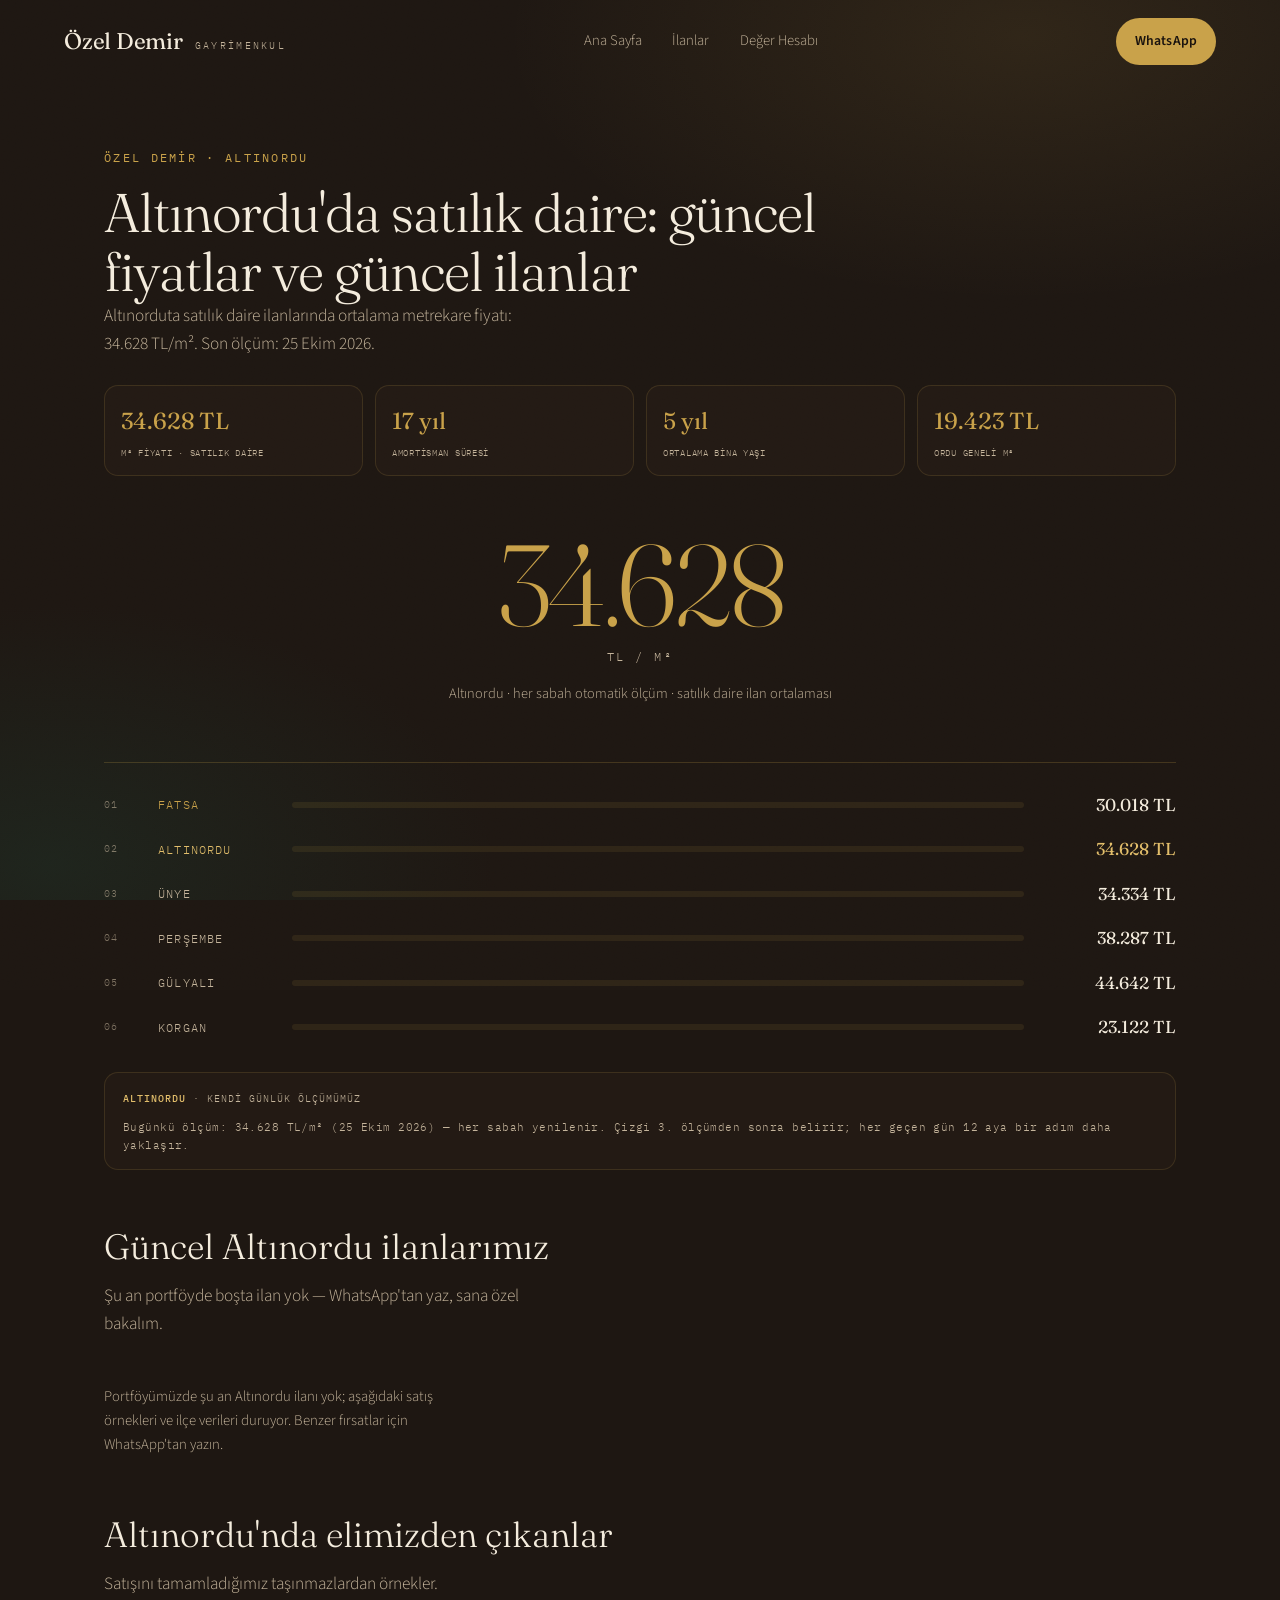
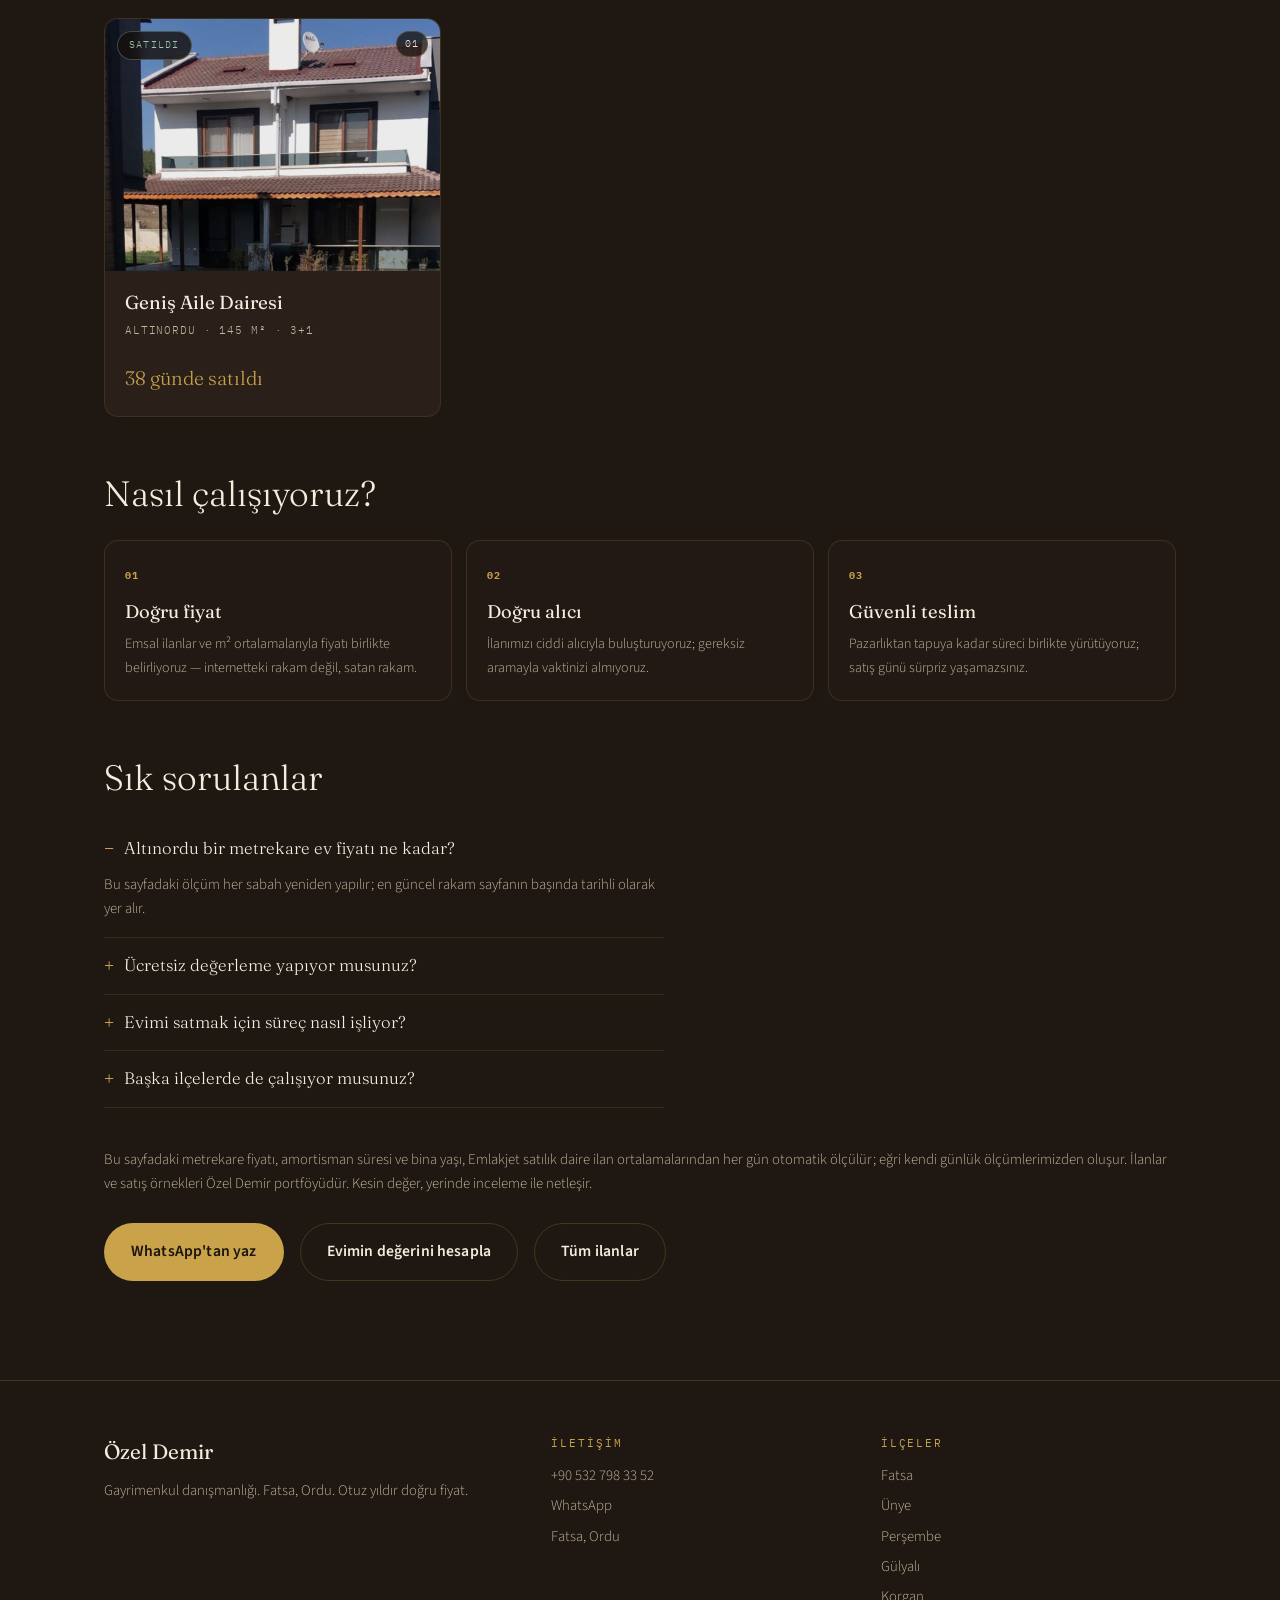
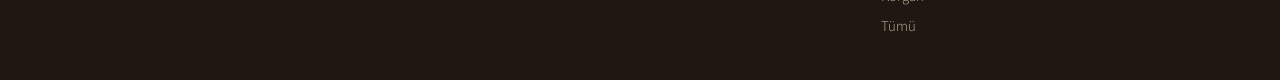
==== commit be06c272: "Site ve ilanlar güncellendi (2026-10-25 01:28)" ====
--- a/altinordu.html
+++ b/altinordu.html
@@ -60,7 +60,7 @@
 
       <figure class="curve" id="curve">
         <figcaption><b>Altınordu</b> · kendi günlük ölçümümüz</figcaption>
-        <svg viewBox="0 0 620 150" preserveAspectRatio="none" role="img" aria-label="Altınordu metrekare fiyatının zaman içinde değişimi"><polyline id="curveLine" fill="none" stroke="var(--accent)" stroke-width="2.5" vector-effect="non-scaling-stroke"></polyline></svg>
+        <svg viewBox="0 0 620 150" preserveAspectRatio="none" role="img" aria-label="Altınordu metrekare fiyatının zaman içinde değişimi"><polygon id="curveFill" fill="rgba(201,162,74,.09)" stroke="none"></polygon><polyline id="curveLine" fill="none" stroke="var(--accent)" stroke-width="2.5" vector-effect="non-scaling-stroke"></polyline></svg>
         <p class="curve-note" id="curveNote">İlk ölçüm toplandı — eğri yeni ölçümlerle belirir.</p>
       </figure>
 
@@ -141,6 +141,6 @@
   </div>
 </footer>
 <script src="assets/listings.js"></script>
-<script src="assets/ilce.js?v=3"></script>
+<script src="assets/ilce.js?v=4"></script>
 </body>
 </html>
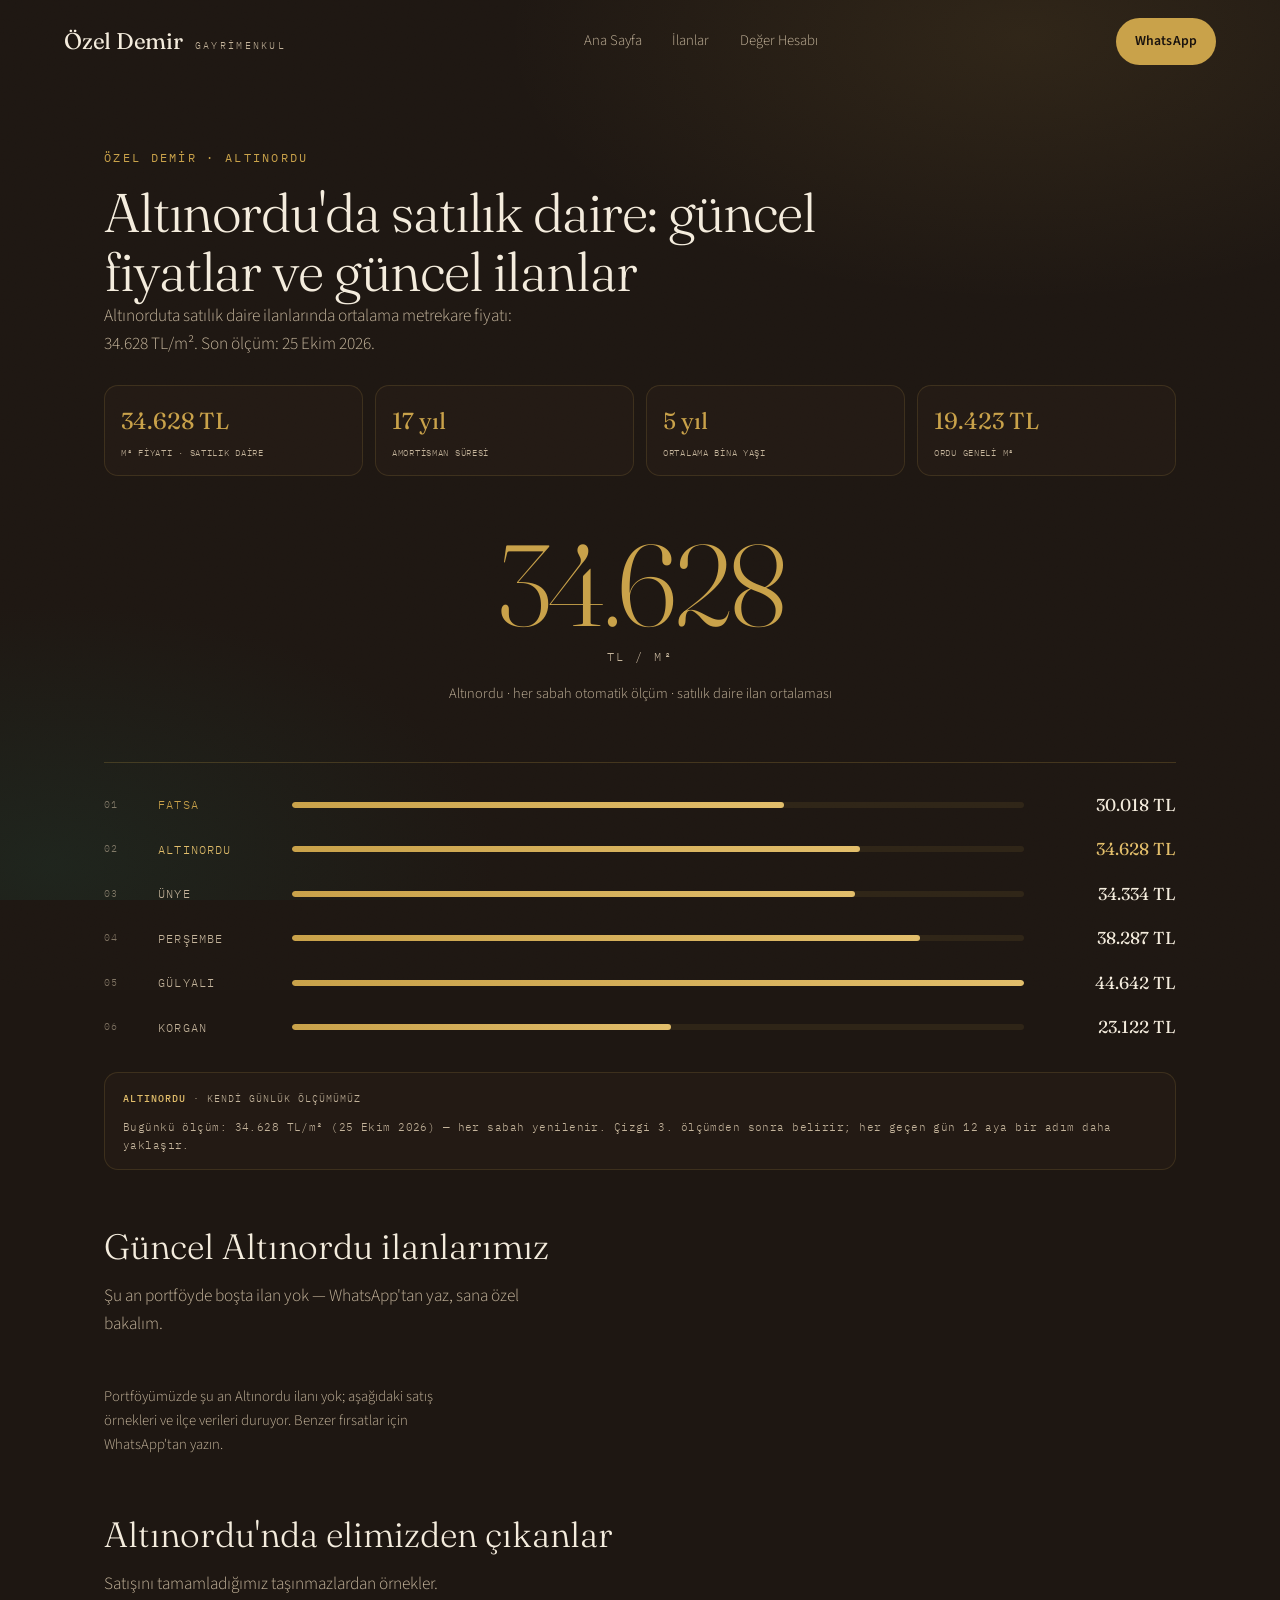
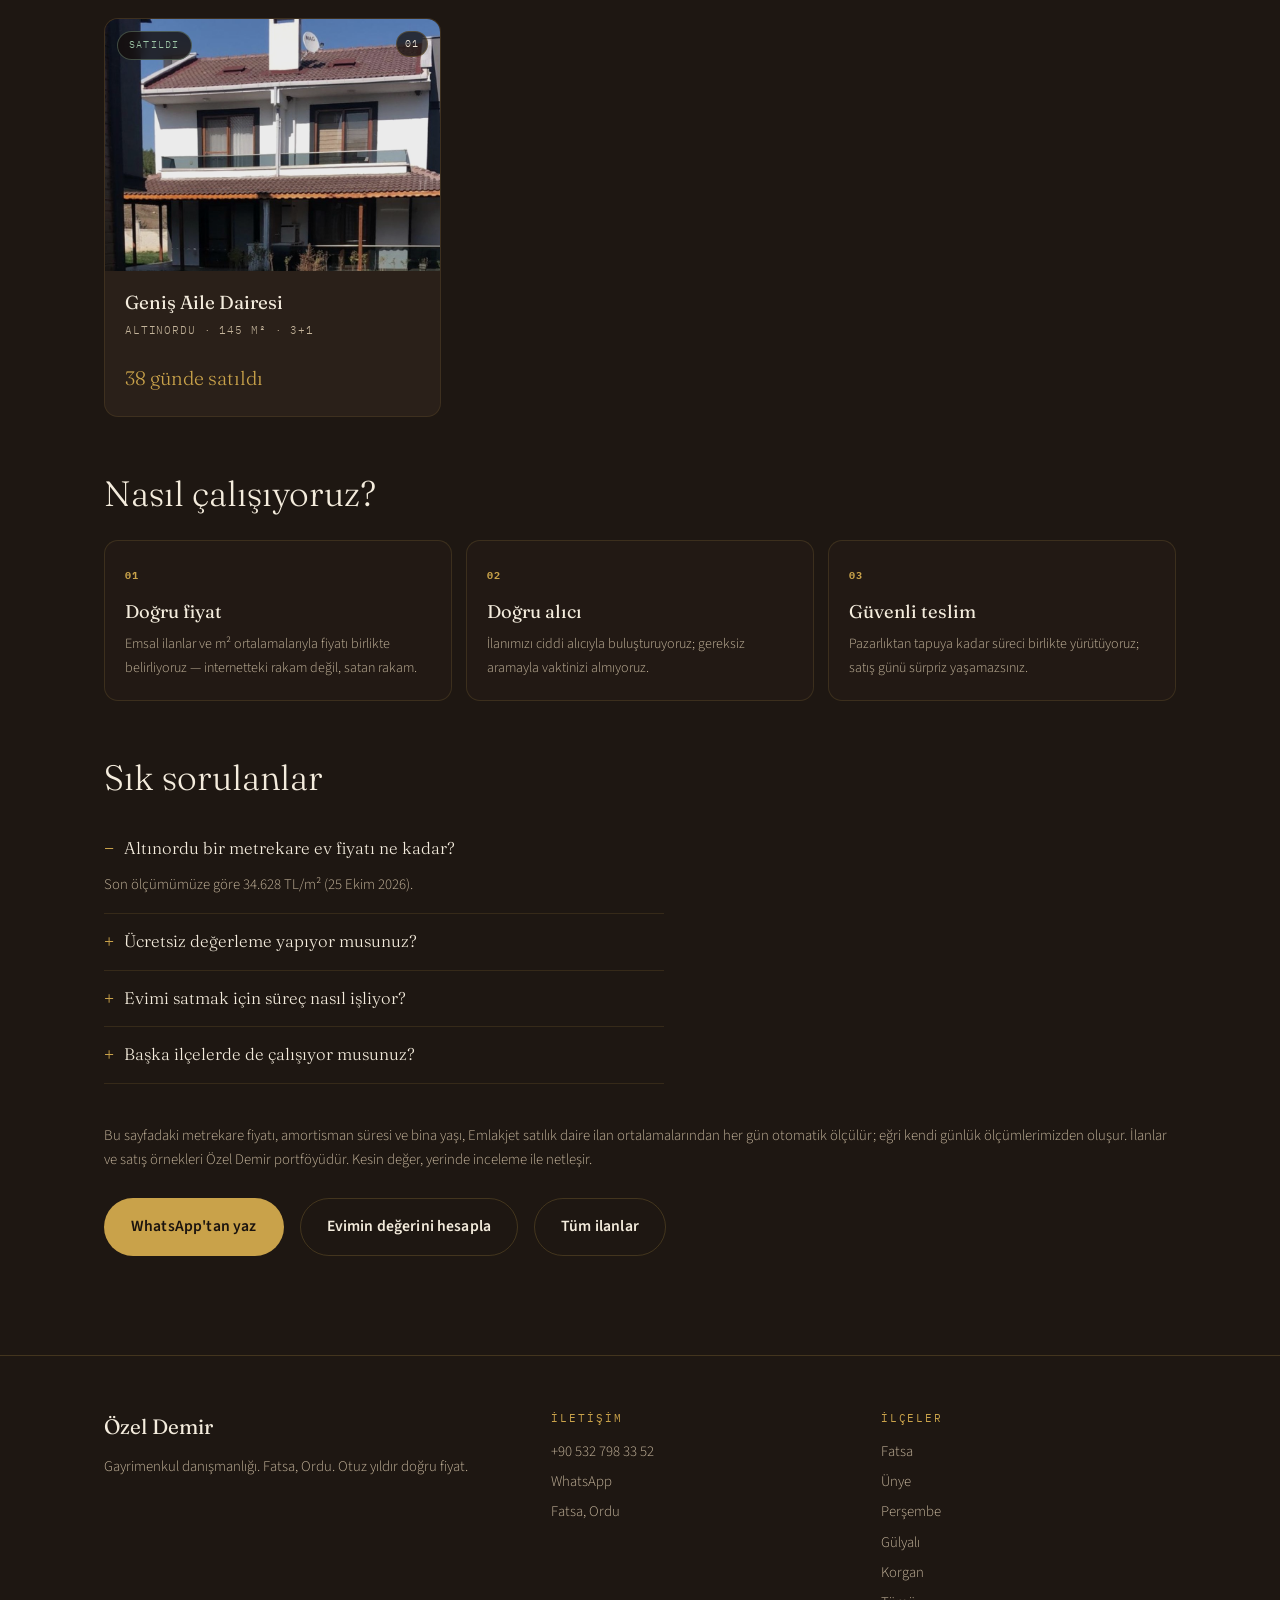
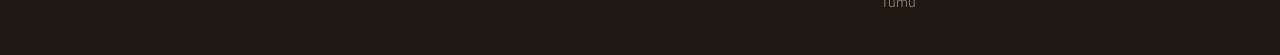
==== commit 2d19296f: "Site ve ilanlar güncellendi (2026-10-25 01:33)" ====
--- a/altinordu.html
+++ b/altinordu.html
@@ -33,63 +33,63 @@
 <main>
   <section class="sec" style="padding-top:clamp(110px,16vh,170px)">
     <div class="wrap">
-      <span class="kicker">Özel Demir · Altınordu</span>
-      <h1 class="sayfa-baslik">Altınordu'da satılık daire: güncel fiyatlar ve güncel ilanlar</h1>
-      <p class="lede" id="ilcePpm">Ortalama metrekare fiyatı yükleniyor…</p>
+      <span class="kicker reveal">Özel Demir · Altınordu</span>
+      <h1 class="sayfa-baslik reveal d1">Altınordu'da satılık daire: güncel fiyatlar ve güncel ilanlar</h1>
+      <p class="lede reveal d2" id="ilcePpm">Ortalama metrekare fiyatı yükleniyor…</p>
 
-      <div class="factgrid" aria-label="Altınordu piyasa rakamları">
+      <div class="factgrid reveal" aria-label="Altınordu piyasa rakamları">
         <div class="fact"><b id="fFiyat">—</b><span>m² fiyatı · satılık daire</span></div>
         <div class="fact"><b id="fAmort">—</b><span>Amortisman süresi</span></div>
         <div class="fact"><b id="fYas">—</b><span>Ortalama bina yaşı</span></div>
         <div class="fact"><b id="fIl">—</b><span>Ordu geneli m²</span></div>
       </div>
 
-      <section id="istatSec" hidden>
+      <section id="istatSec" class="reveal" hidden>
         <h2 class="sayfa-altbaslik">Son 1 yıl · Altınordu</h2>
         <div class="istatgrid" id="istatGrid"></div>
         <p class="fine" id="istatNot"></p>
       </section>
 
-      <div class="bigstat">
+      <div class="bigstat reveal">
         <span class="bigstat-no" id="ilceNo">—</span>
         <span class="bigstat-unit">TL / m²</span>
         <p>Altınordu · her sabah otomatik ölçüm · satılık daire ilan ortalaması</p>
       </div>
 
-      <div class="market" id="ilceBars" aria-label="İlçelere göre metrekare fiyatları"></div>
+      <div class="market reveal" id="ilceBars" aria-label="İlçelere göre metrekare fiyatları"></div>
 
-      <figure class="curve" id="curve">
+      <figure class="curve reveal" id="curve">
         <figcaption><b>Altınordu</b> · kendi günlük ölçümümüz</figcaption>
         <svg viewBox="0 0 620 150" preserveAspectRatio="none" role="img" aria-label="Altınordu metrekare fiyatının zaman içinde değişimi"><polygon id="curveFill" fill="rgba(201,162,74,.09)" stroke="none"></polygon><polyline id="curveLine" fill="none" stroke="var(--accent)" stroke-width="2.5" vector-effect="non-scaling-stroke"></polyline></svg>
         <p class="curve-note" id="curveNote">İlk ölçüm toplandı — eğri yeni ölçümlerle belirir.</p>
       </figure>
 
-      <h2 class="sayfa-altbaslik">Güncel Altınordu ilanlarımız</h2>
+      <h2 class="sayfa-altbaslik reveal">Güncel Altınordu ilanlarımız</h2>
       <p class="lede" id="ilceSayi"></p>
       <div class="grid" id="ilceGrid" style="margin-top:20px"></div>
 
-      <section id="soldSec" hidden>
+      <section id="soldSec" class="reveal" hidden>
         <h2 class="sayfa-altbaslik">Altınordu'nda elimizden çıkanlar</h2>
         <p class="lede">Satışını tamamladığımız taşınmazlardan örnekler.</p>
         <div class="grid" id="ilceSold" style="margin-top:20px"></div>
       </section>
 
-      <section id="mahSec" hidden>
+      <section id="mahSec" class="reveal" hidden>
         <h2 class="sayfa-altbaslik">Altınordu mahallelerinde m² fiyatları</h2>
         <p class="lede">Şu an ilanı olan mahalleler, büyükten küçüğe. Yüzde: son bir yıldaki değişim.</p>
         <div class="market" id="mahBars"></div>
         <p class="fine" id="mahNot"></p>
       </section>
 
-      <h2 class="sayfa-altbaslik">Nasıl çalışıyoruz?</h2>
-      <div class="adimlar">
+      <h2 class="sayfa-altbaslik reveal">Nasıl çalışıyoruz?</h2>
+      <div class="adimlar reveal">
         <div class="adim"><b>01</b><h3>Doğru fiyat</h3><p>Emsal ilanlar ve m² ortalamalarıyla fiyatı birlikte belirliyoruz — internetteki rakam değil, satan rakam.</p></div>
         <div class="adim"><b>02</b><h3>Doğru alıcı</h3><p>İlanımızı ciddi alıcıyla buluşturuyoruz; gereksiz aramayla vaktinizi almıyoruz.</p></div>
         <div class="adim"><b>03</b><h3>Güvenli teslim</h3><p>Pazarlıktan tapuya kadar süreci birlikte yürütüyoruz; satış günü sürpriz yaşamazsınız.</p></div>
       </div>
 
-      <h2 class="sayfa-altbaslik">Sık sorulanlar</h2>
-      <div class="sss">
+      <h2 class="sayfa-altbaslik reveal">Sık sorulanlar</h2>
+      <div class="sss reveal">
         <details open>
           <summary>Altınordu bir metrekare ev fiyatı ne kadar?</summary>
           <p id="faqPpm">Bu sayfadaki ölçüm her sabah yeniden yapılır; en güncel rakam sayfanın başında tarihli olarak yer alır.</p>
@@ -108,7 +108,7 @@
         </details>
       </div>
 
-      <p class="note" style="margin-top:40px">Bu sayfadaki metrekare fiyatı, amortisman süresi ve bina yaşı, Emlakjet satılık daire ilan ortalamalarından her gün otomatik ölçülür; eğri kendi günlük ölçümlerimizden oluşur. İlanlar ve satış örnekleri Özel Demir portföyüdür. Kesin değer, yerinde inceleme ile netleşir.</p>
+      <p class="note reveal" style="margin-top:40px">Bu sayfadaki metrekare fiyatı, amortisman süresi ve bina yaşı, Emlakjet satılık daire ilan ortalamalarından her gün otomatik ölçülür; eğri kendi günlük ölçümlerimizden oluşur. İlanlar ve satış örnekleri Özel Demir portföyüdür. Kesin değer, yerinde inceleme ile netleşir.</p>
       <div class="actions" style="margin-top:26px;display:flex;flex-wrap:wrap;gap:12px 16px">
         <a class="btn" href="https://wa.me/905327983352?text=Merhaba%2C%20Altınordu%27da%20ev%20almak%20i%C3%A7in%20dan%C4%B1%C5%9Fmak%20istiyorum." target="_blank" rel="noopener">WhatsApp'tan yaz</a>
         <a class="btn ghost" href="index.html#deger">Evimin değerini hesapla</a>
@@ -141,6 +141,6 @@
   </div>
 </footer>
 <script src="assets/listings.js"></script>
-<script src="assets/ilce.js?v=4"></script>
+<script src="assets/ilce.js?v=5"></script>
 </body>
 </html>
